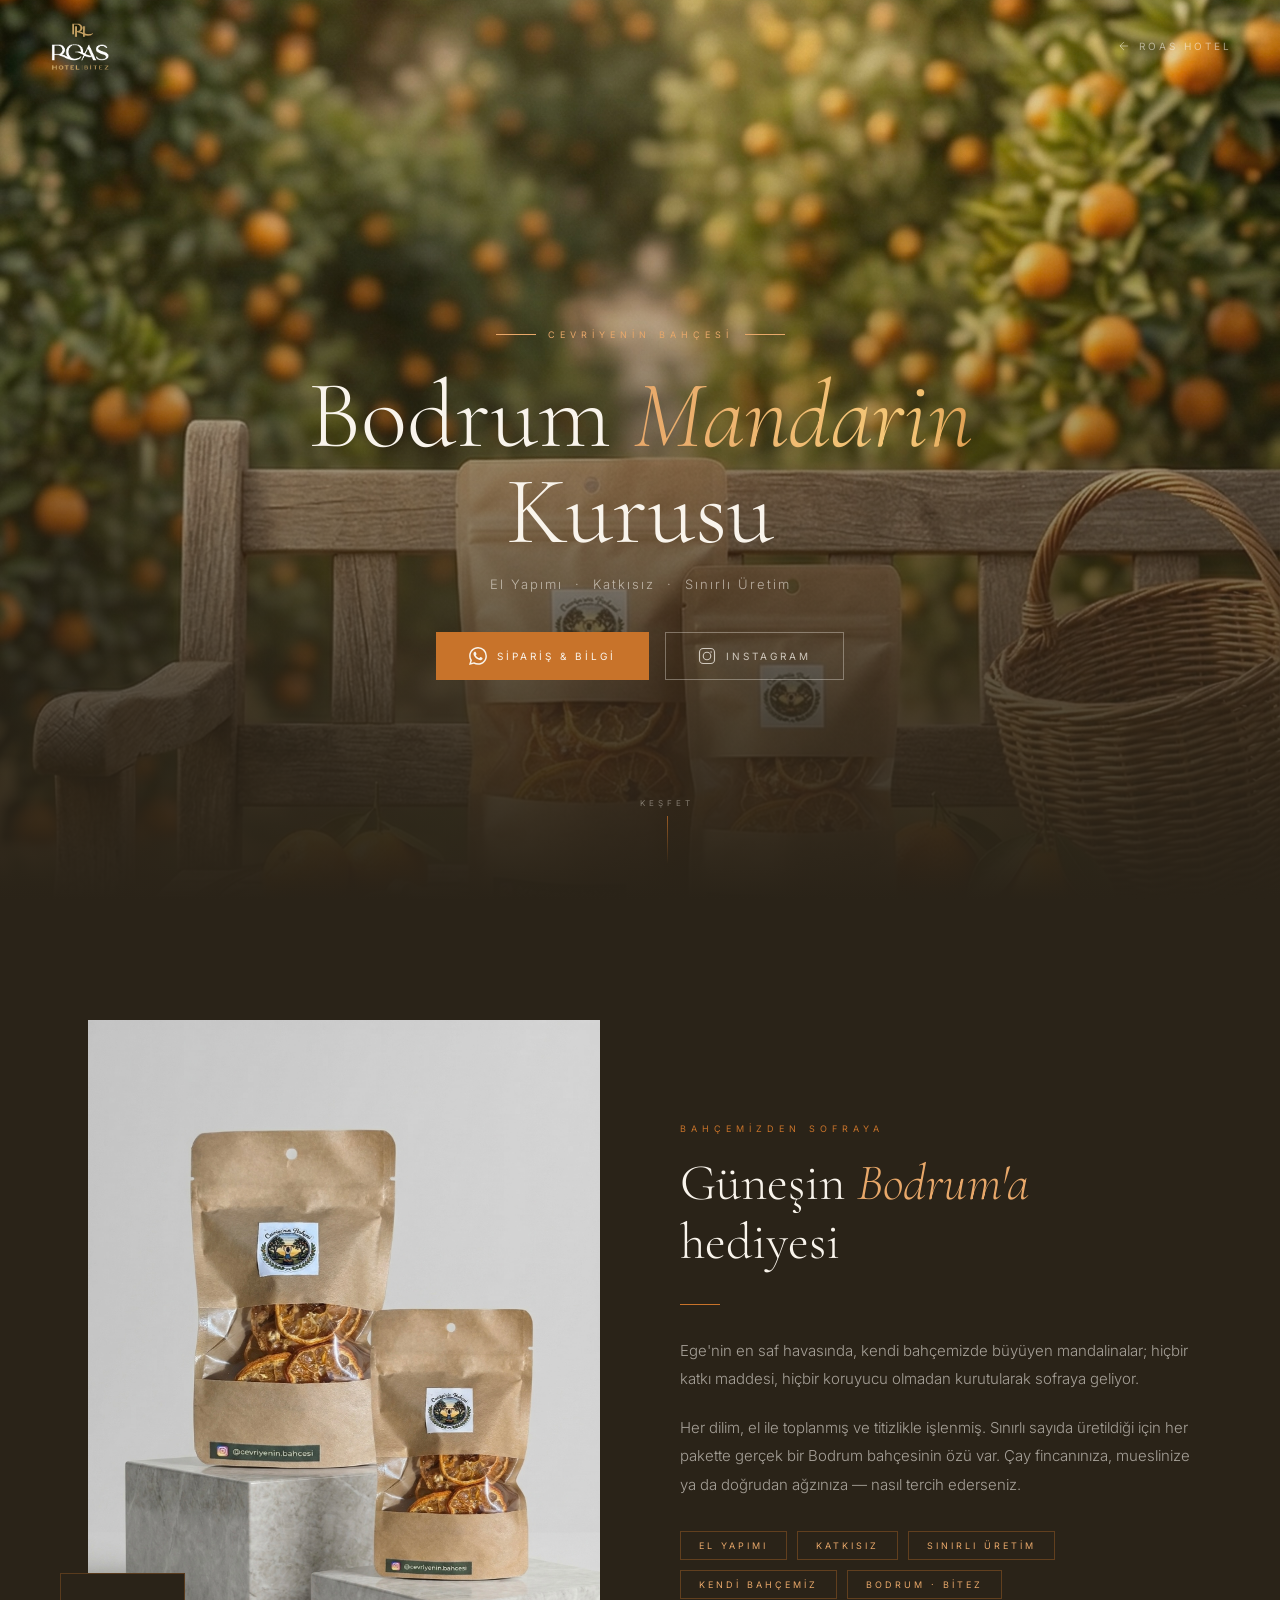
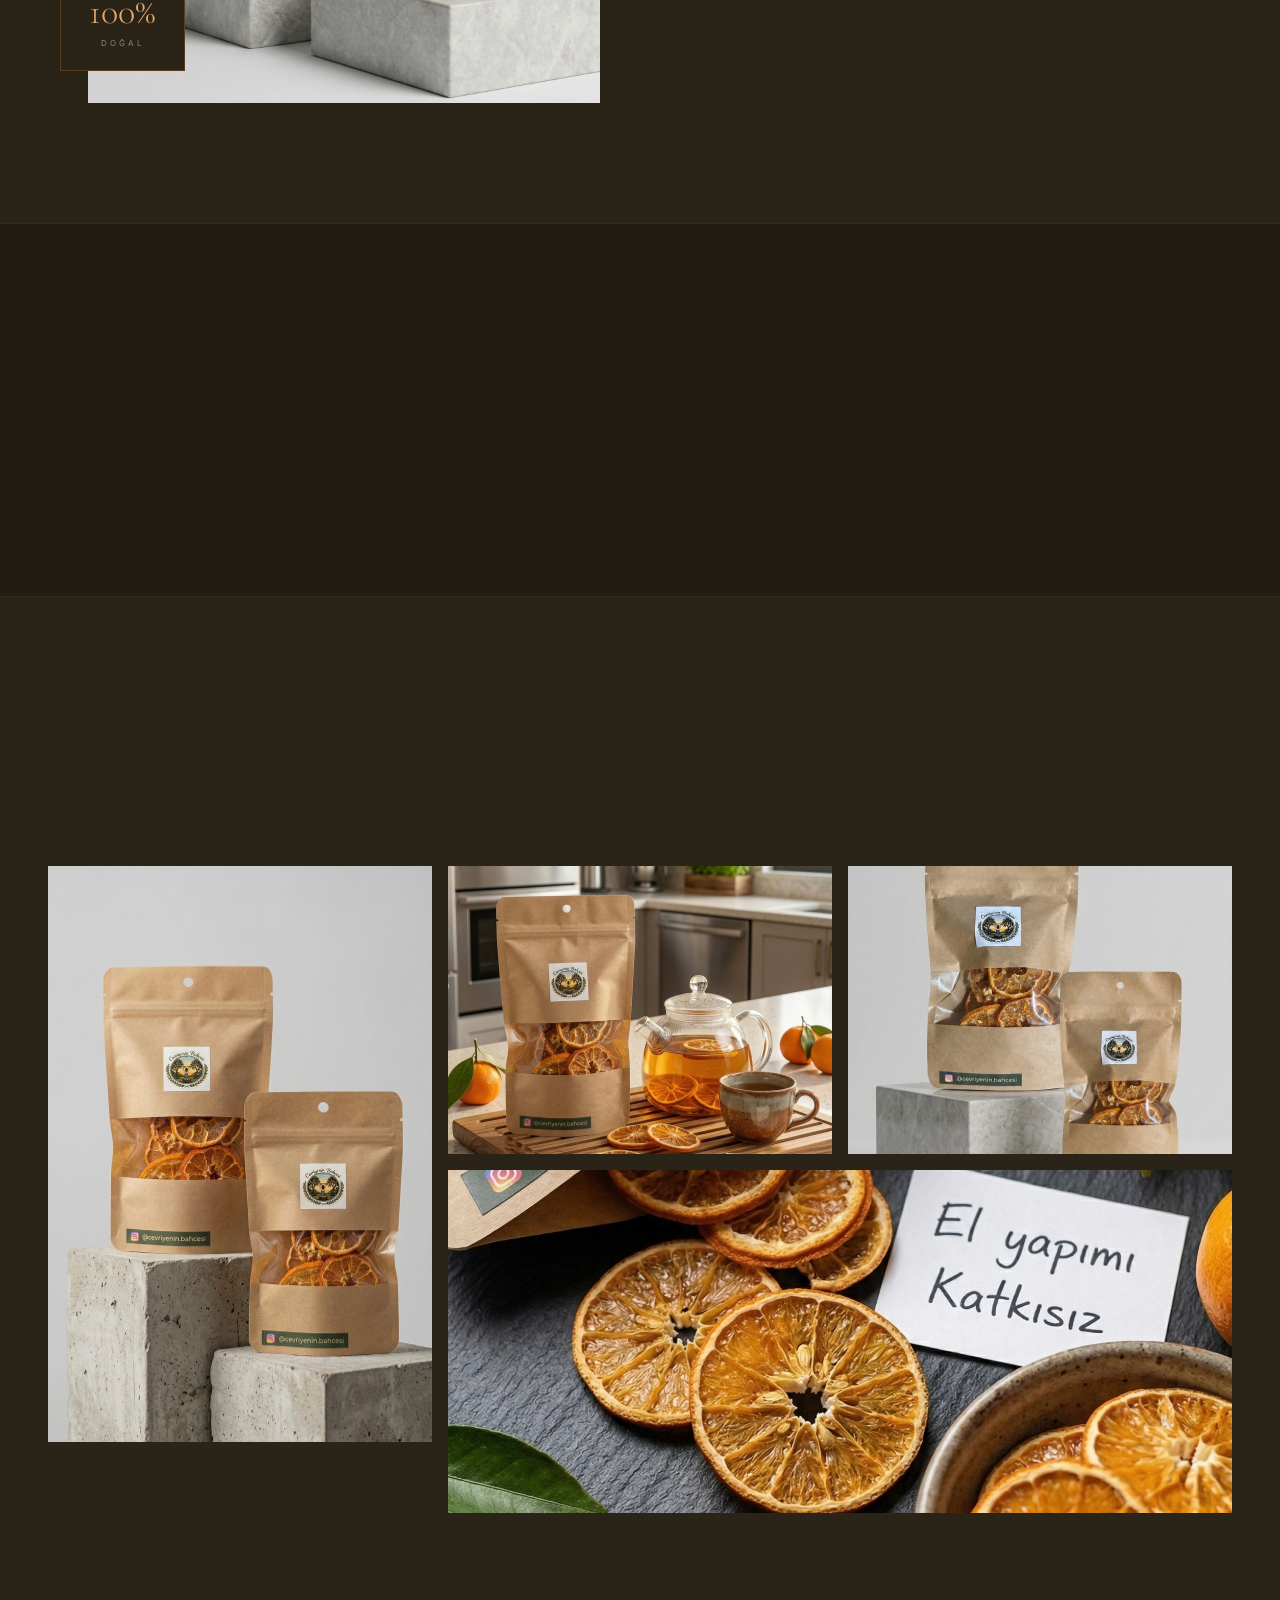
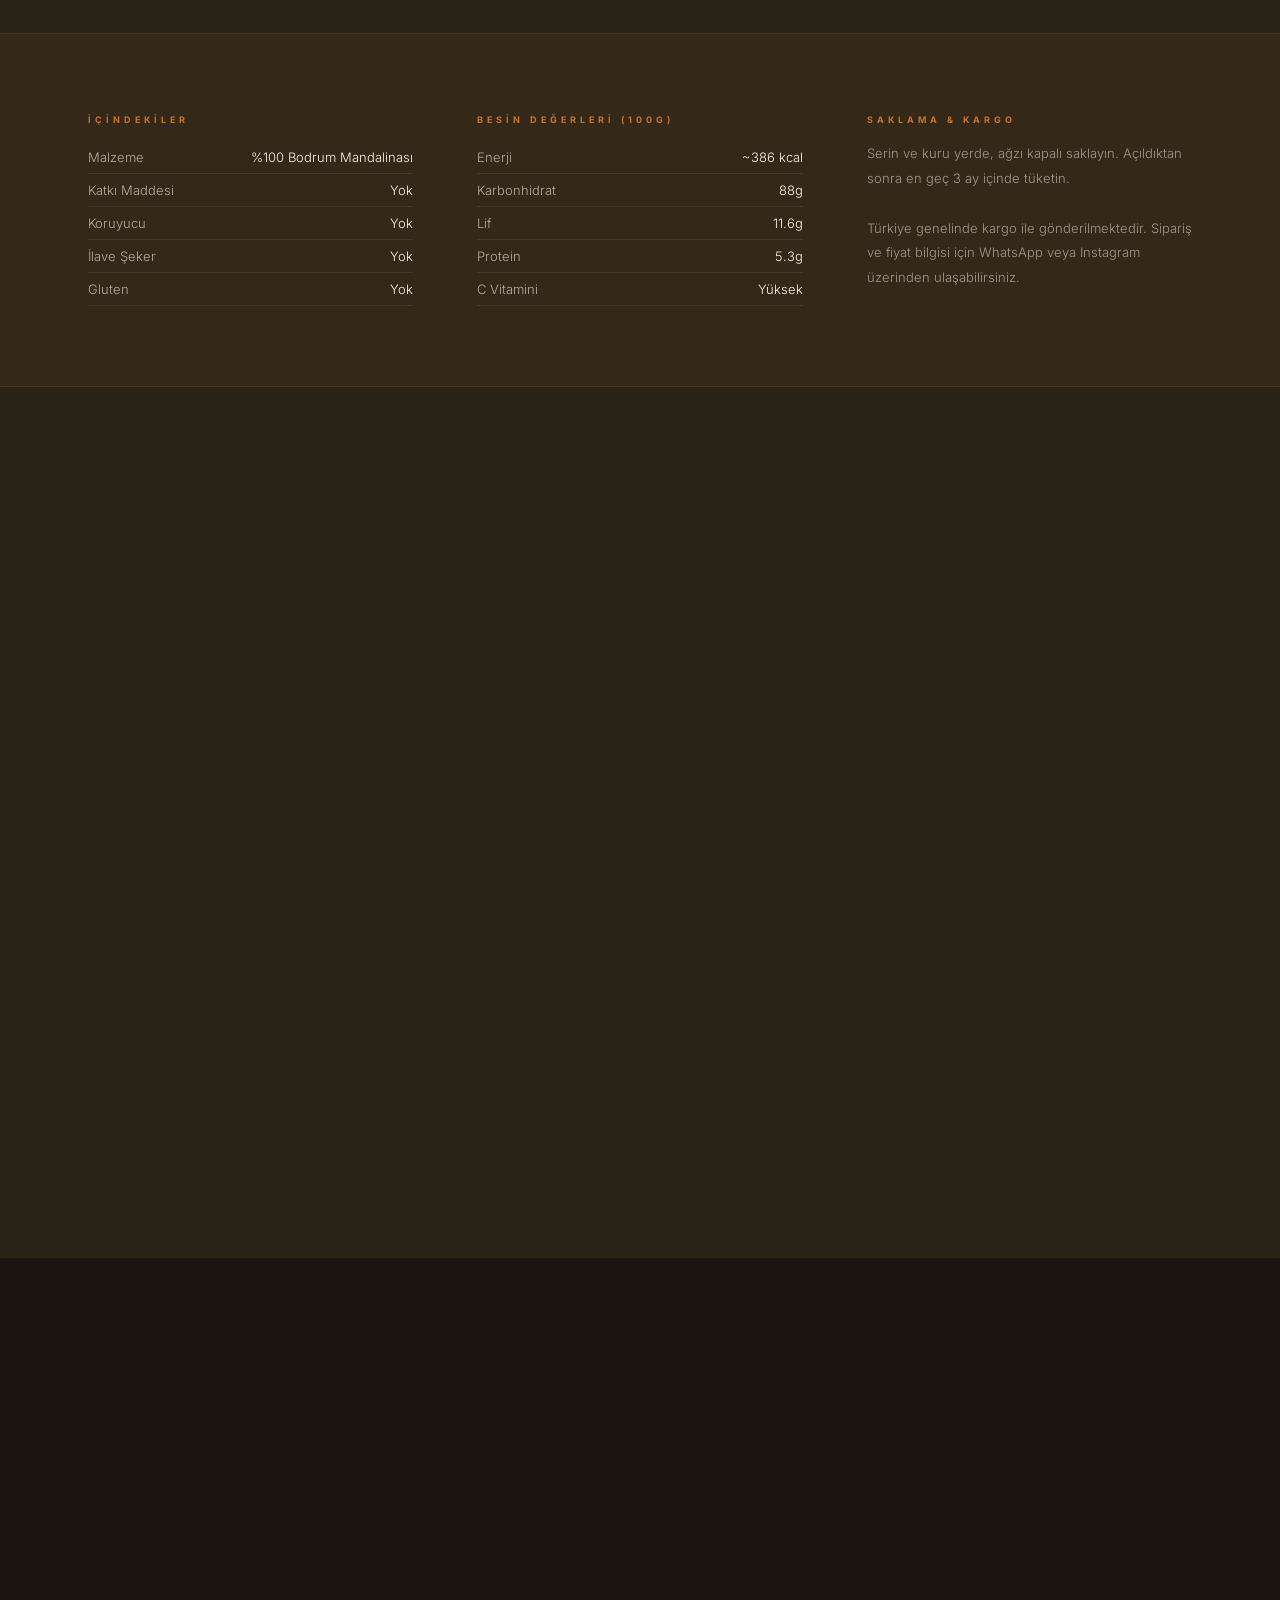
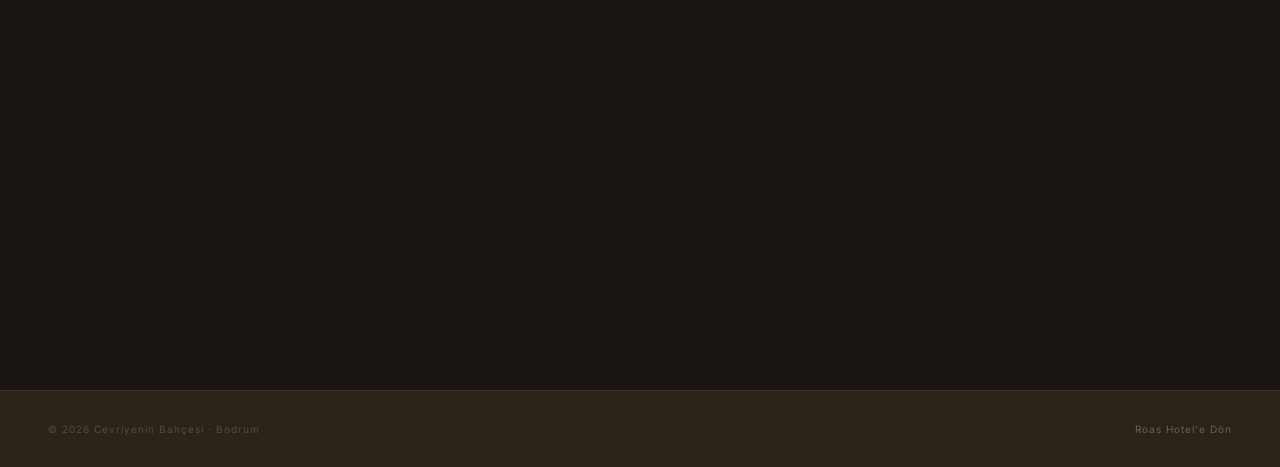
==== bahcemizden.html @ b1ceeb08 "Add Bahçemizden product page and fix mobile nav - Add bahcemizden.html: Cevriyenin Bahçesi branded p" ====
<!DOCTYPE html>
<html lang="tr">
<head>
  <meta charset="UTF-8" />
  <meta name="viewport" content="width=device-width, initial-scale=1.0" />
  <title>Bahçemizden – Cevriyenin Bahçesi · Bodrum Mandarin Kurusu</title>
  <meta name="description" content="Bodrum'un güneşinde yetişen, el ile toplanan mandalinalardan yapılan doğal, katkısız kurutulmuş mandarin. Cevriyenin Bahçesi." />

  <link rel="icon" type="image/png" href="logoroas.png" />
  <link rel="preconnect" href="https://fonts.googleapis.com" />
  <link rel="preconnect" href="https://fonts.gstatic.com" crossorigin />
  <link href="https://fonts.googleapis.com/css2?family=Cormorant+Garamond:ital,wght@0,300;0,400;0,500;0,600;1,300;1,400&family=Inter:wght@300;400;500&display=swap" rel="stylesheet" />

  <link rel="stylesheet" href="css/base.css" />
  <link rel="stylesheet" href="css/animations.css" />
  <link rel="stylesheet" href="css/components.css" />

  <style>
    /* ── Bahçemizden overrides ── */

    :root {
      --mandarin: #c8732a;
      --mandarin-light: #e8a86a;
      --sage: #4a5c3a;
      --sage-light: #7a9462;
      --earth: #2a2318;
      --parchment: #f9f4ec;
    }

    body {
      background: var(--earth);
    }

    /* ── Minimal nav for this page ── */
    .b-nav {
      position: fixed;
      top: 0; left: 0; right: 0;
      z-index: 1000;
      padding: 20px 48px;
      display: flex;
      align-items: center;
      justify-content: space-between;
      transition: all 0.5s ease;
    }
    .b-nav.scrolled {
      background: rgba(42, 35, 24, 0.96);
      backdrop-filter: blur(20px);
      padding: 14px 48px;
      border-bottom: 1px solid rgba(200, 115, 42, 0.2);
    }
    .b-nav-logo {
      font-family: 'Cormorant Garamond', serif;
      font-size: 13px;
      font-weight: 400;
      letter-spacing: 3px;
      text-transform: uppercase;
      color: var(--parchment);
      text-decoration: none;
      display: flex;
      align-items: center;
      gap: 14px;
    }
    .b-nav-logo img {
      height: 52px;
      width: auto;
      object-fit: contain;
      filter: brightness(1.1);
    }
    .b-nav-back {
      font-size: 10px;
      letter-spacing: 3px;
      text-transform: uppercase;
      color: rgba(249, 244, 236, 0.55);
      text-decoration: none;
      display: flex;
      align-items: center;
      gap: 8px;
      transition: color 0.3s;
      white-space: nowrap;
    }
    .b-nav-back:hover { color: var(--mandarin-light); }
    .b-nav-back svg { width: 14px; height: 14px; flex-shrink: 0; }

    /* ── HERO ── */
    .b-hero {
      position: relative;
      height: 100vh;
      min-height: 680px;
      display: flex;
      align-items: flex-end;
      justify-content: center;
      overflow: hidden;
    }
    .b-hero-bg {
      position: absolute;
      inset: 0;
      background-image: url('mutfak/bahcede.jpg');
      background-size: cover;
      background-position: center 30%;
      animation: kenBurns 24s ease-in-out infinite alternate;
    }
    @keyframes kenBurns {
      from { transform: scale(1); }
      to   { transform: scale(1.06); }
    }
    .b-hero-overlay {
      position: absolute;
      inset: 0;
      background: linear-gradient(
        to bottom,
        rgba(42,35,24,0.1) 0%,
        rgba(42,35,24,0.3) 40%,
        rgba(42,35,24,0.82) 80%,
        rgba(42,35,24,1)   100%
      );
    }
    .b-hero-content {
      position: relative;
      z-index: 2;
      text-align: center;
      padding: 0 24px 100px;
      max-width: 900px;
    }
    .b-brand-badge {
      display: inline-flex;
      align-items: center;
      gap: 12px;
      margin-bottom: 28px;
      opacity: 0;
      animation: fadeUp 1s 0.3s forwards;
    }
    @keyframes fadeUp {
      from { opacity: 0; transform: translateY(20px); }
      to   { opacity: 1; transform: translateY(0); }
    }
    .b-brand-badge::before,
    .b-brand-badge::after {
      content: '';
      display: block;
      width: 40px;
      height: 1px;
      background: var(--mandarin-light);
    }
    .b-brand-badge span {
      font-size: 9px;
      letter-spacing: 5px;
      text-transform: uppercase;
      color: var(--mandarin-light);
    }
    .b-hero-title {
      font-family: 'Cormorant Garamond', serif;
      font-size: clamp(52px, 8vw, 96px);
      font-weight: 300;
      line-height: 1;
      color: var(--parchment);
      margin-bottom: 16px;
      opacity: 0;
      animation: fadeUp 1s 0.5s forwards;
    }
    .b-hero-title em {
      font-style: italic;
      background: linear-gradient(90deg, var(--mandarin-light) 0%, #f5c878 40%, var(--mandarin) 60%, var(--mandarin-light) 100%);
      background-size: 200% auto;
      -webkit-background-clip: text;
      -webkit-text-fill-color: transparent;
      background-clip: text;
      animation: shimmer 4s linear infinite;
    }
    @keyframes shimmer {
      0%   { background-position: -200% center; }
      100% { background-position:  200% center; }
    }
    .b-hero-sub {
      font-size: 13px;
      font-weight: 300;
      letter-spacing: 2px;
      color: rgba(249,244,236,0.6);
      margin-bottom: 40px;
      opacity: 0;
      animation: fadeUp 1s 0.7s forwards;
    }
    .b-hero-cta {
      display: inline-flex;
      gap: 16px;
      flex-wrap: wrap;
      justify-content: center;
      opacity: 0;
      animation: fadeUp 1s 0.9s forwards;
    }
    .b-btn-primary {
      display: inline-flex;
      align-items: center;
      gap: 10px;
      padding: 14px 32px;
      background: var(--mandarin);
      color: var(--parchment);
      font-size: 10px;
      letter-spacing: 3px;
      text-transform: uppercase;
      text-decoration: none;
      transition: all 0.35s ease;
      border: 1px solid var(--mandarin);
    }
    .b-btn-primary:hover {
      background: transparent;
      color: var(--mandarin-light);
    }
    .b-btn-outline {
      display: inline-flex;
      align-items: center;
      gap: 10px;
      padding: 14px 32px;
      border: 1px solid rgba(249,244,236,0.35);
      color: rgba(249,244,236,0.75);
      font-size: 10px;
      letter-spacing: 3px;
      text-transform: uppercase;
      text-decoration: none;
      transition: all 0.35s ease;
    }
    .b-btn-outline:hover {
      border-color: var(--mandarin-light);
      color: var(--mandarin-light);
    }
    .b-btn-primary svg,
    .b-btn-outline svg { width: 18px; height: 18px; }

    /* ── SCROLL INDICATOR ── */
    .b-scroll {
      position: absolute;
      bottom: 36px;
      left: 50%;
      transform: translateX(-50%);
      z-index: 2;
      display: flex;
      flex-direction: column;
      align-items: center;
      gap: 8px;
      opacity: 0;
      animation: fadeUp 1s 1.2s forwards;
    }
    .b-scroll span {
      font-size: 8px;
      letter-spacing: 4px;
      text-transform: uppercase;
      color: rgba(249,244,236,0.4);
    }
    .b-scroll-line {
      width: 1px;
      height: 48px;
      background: linear-gradient(to bottom, rgba(200,115,42,0.7), transparent);
      animation: scrollPulse 2s ease-in-out infinite;
    }
    @keyframes scrollPulse {
      0%, 100% { opacity: 0.4; transform: scaleY(1); }
      50%       { opacity: 1;   transform: scaleY(1.15); }
    }

    /* ── STORY ── */
    .b-story {
      padding: 120px 0;
      display: grid;
      grid-template-columns: 1fr 1fr;
      gap: 80px;
      align-items: center;
      max-width: 1200px;
      margin: 0 auto;
      padding-left: 48px;
      padding-right: 48px;
    }
    .b-story-img {
      position: relative;
      aspect-ratio: 3/4;
      overflow: visible;        /* badge taşabilsin */
    }
    .b-story-img-inner {
      width: 100%;
      height: 100%;
      overflow: hidden;         /* sadece fotoğrafı clip'le */
      position: relative;
    }
    .b-story-img img {
      width: 100%;
      height: 100%;
      object-fit: cover;
      object-position: center center;
      display: block;
      transition: transform 0.8s ease;
    }
    .b-story-img:hover img { transform: scale(1.03); }
    .b-story-img-badge {
      position: absolute;
      bottom: 32px;
      left: -28px;
      background: var(--earth);
      border: 1px solid rgba(200,115,42,0.3);
      padding: 20px 28px;
      text-align: center;
      z-index: 2;
    }
    .b-story-img-badge strong {
      display: block;
      font-family: 'Cormorant Garamond', serif;
      font-size: 36px;
      font-weight: 300;
      color: var(--mandarin-light);
      line-height: 1;
    }
    .b-story-img-badge span {
      font-size: 8px;
      letter-spacing: 3px;
      text-transform: uppercase;
      color: rgba(249,244,236,0.45);
    }
    .b-story-text {}
    .b-story-eyebrow {
      display: block;
      font-size: 9px;
      letter-spacing: 5px;
      text-transform: uppercase;
      color: var(--mandarin);
      margin-bottom: 20px;
    }
    .b-story-title {
      font-family: 'Cormorant Garamond', serif;
      font-size: clamp(36px, 4vw, 52px);
      font-weight: 300;
      color: var(--parchment);
      line-height: 1.15;
      margin-bottom: 28px;
    }
    .b-story-title em {
      font-style: italic;
      color: var(--mandarin-light);
    }
    .b-story-body {
      color: rgba(249,244,236,0.6);
      font-size: 15px;
      font-weight: 300;
      line-height: 1.9;
      margin-bottom: 20px;
    }
    .b-story-divider {
      width: 40px;
      height: 1px;
      background: var(--mandarin);
      margin: 32px 0;
    }
    .b-story-tags {
      display: flex;
      flex-wrap: wrap;
      gap: 10px;
      margin-top: 32px;
    }
    .b-tag {
      padding: 8px 18px;
      border: 1px solid rgba(200,115,42,0.35);
      font-size: 9px;
      letter-spacing: 3px;
      text-transform: uppercase;
      color: var(--mandarin-light);
    }

    /* ── FEATURES ── */
    .b-features {
      padding: 80px 0;
      background: rgba(0,0,0,0.2);
      border-top: 1px solid rgba(200,115,42,0.12);
      border-bottom: 1px solid rgba(200,115,42,0.12);
    }
    .b-features-inner {
      max-width: 1200px;
      margin: 0 auto;
      padding: 0 48px;
      display: grid;
      grid-template-columns: repeat(4, 1fr);
      gap: 48px;
    }
    .b-feature {
      text-align: center;
      padding: 32px 20px;
    }
    .b-feature-icon {
      width: 52px;
      height: 52px;
      margin: 0 auto 20px;
      color: var(--mandarin);
    }
    .b-feature h4 {
      font-family: 'Cormorant Garamond', serif;
      font-size: 20px;
      font-weight: 400;
      color: var(--parchment);
      margin-bottom: 8px;
    }
    .b-feature p {
      font-size: 12px;
      font-weight: 300;
      color: rgba(249,244,236,0.45);
      letter-spacing: 0.5px;
      line-height: 1.7;
    }

    /* Features slideshow — globally hidden, shown only on mobile */
    .b-features-slideshow { display: none !important; }
    .b-features-dots      { display: none !important; }

    /* ── GALLERY ── */
    .b-gallery {
      padding: 120px 0;
      max-width: 1400px;
      margin: 0 auto;
      padding-left: 48px;
      padding-right: 48px;
    }
    .b-gallery-header {
      text-align: center;
      margin-bottom: 64px;
    }
    .b-gallery-eyebrow {
      display: block;
      font-size: 9px;
      letter-spacing: 5px;
      text-transform: uppercase;
      color: var(--mandarin);
      margin-bottom: 16px;
    }
    .b-gallery-title {
      font-family: 'Cormorant Garamond', serif;
      font-size: clamp(32px, 4vw, 48px);
      font-weight: 300;
      color: var(--parchment);
    }
    .b-gallery-grid {
      display: grid;
      grid-template-columns: repeat(3, 1fr);
      grid-template-rows: auto;
      gap: 16px;
    }
    .b-gallery-item {
      overflow: hidden;
      position: relative;
      cursor: pointer;
    }
    .b-gallery-item img {
      width: 100%;
      height: 100%;
      object-fit: cover;
      display: block;
      transition: transform 0.7s cubic-bezier(0.25,0.46,0.45,0.94);
    }
    .b-gallery-item:hover img { transform: scale(1.05); }
    .b-gallery-item:nth-child(1) { grid-column: 1 / 2; grid-row: 1 / 3; aspect-ratio: 2/3; }
    .b-gallery-item:nth-child(2) { grid-column: 2 / 3; aspect-ratio: 4/3; }
    .b-gallery-item:nth-child(3) { grid-column: 3 / 4; aspect-ratio: 4/3; }
    .b-gallery-item:nth-child(4) { grid-column: 2 / 4; aspect-ratio: 16/7; }
    .b-gallery-mobile { display: none; }

    /* ── USAGE ── */
    .b-usage {
      padding: 120px 0;
      max-width: 1200px;
      margin: 0 auto;
      padding-left: 48px;
      padding-right: 48px;
    }
    .b-usage-header {
      display: grid;
      grid-template-columns: 1fr 1fr;
      gap: 80px;
      align-items: end;
      margin-bottom: 64px;
    }
    .b-usage-title {
      font-family: 'Cormorant Garamond', serif;
      font-size: clamp(32px, 4vw, 52px);
      font-weight: 300;
      color: var(--parchment);
      line-height: 1.15;
    }
    .b-usage-title em { font-style: italic; color: var(--mandarin-light); }
    .b-usage-desc {
      font-size: 14px;
      font-weight: 300;
      color: rgba(249,244,236,0.55);
      line-height: 1.9;
    }
    .b-usage-cards {
      display: grid;
      grid-template-columns: repeat(4, 1fr);
      gap: 2px;
    }
    .b-usage-card {
      padding: 40px 28px;
      background: rgba(255,255,255,0.03);
      border: 1px solid rgba(200,115,42,0.1);
      transition: all 0.35s ease;
      position: relative;
      overflow: hidden;
    }
    .b-usage-card::before {
      content: '';
      position: absolute;
      bottom: 0; left: 0; right: 0;
      height: 2px;
      background: var(--mandarin);
      transform: scaleX(0);
      transition: transform 0.35s ease;
    }
    .b-usage-card:hover { background: rgba(200,115,42,0.06); }
    .b-usage-card:hover::before { transform: scaleX(1); }
    .b-usage-card-num {
      font-family: 'Cormorant Garamond', serif;
      font-size: 48px;
      font-weight: 300;
      color: rgba(200,115,42,0.2);
      line-height: 1;
      margin-bottom: 16px;
    }
    .b-usage-card h4 {
      font-family: 'Cormorant Garamond', serif;
      font-size: 22px;
      font-weight: 400;
      color: var(--parchment);
      margin-bottom: 10px;
    }
    .b-usage-card p {
      font-size: 12px;
      font-weight: 300;
      color: rgba(249,244,236,0.45);
      line-height: 1.8;
    }

    /* ── INFO STRIP ── */
    .b-info {
      padding: 80px 0;
      background: rgba(200,115,42,0.06);
      border-top: 1px solid rgba(200,115,42,0.15);
      border-bottom: 1px solid rgba(200,115,42,0.15);
    }
    .b-info-inner {
      max-width: 1200px;
      margin: 0 auto;
      padding: 0 48px;
      display: grid;
      grid-template-columns: 1fr 1fr 1fr;
      gap: 64px;
    }
    .b-info-block h4 {
      font-size: 9px;
      letter-spacing: 4px;
      text-transform: uppercase;
      color: var(--mandarin);
      margin-bottom: 16px;
    }
    .b-info-block ul {
      list-style: none;
    }
    .b-info-block ul li {
      display: flex;
      justify-content: space-between;
      padding: 8px 0;
      border-bottom: 1px solid rgba(249,244,236,0.07);
      font-size: 13px;
      font-weight: 300;
      color: rgba(249,244,236,0.65);
    }
    .b-info-block ul li span {
      color: var(--parchment);
    }
    .b-info-block p {
      font-size: 13px;
      font-weight: 300;
      color: rgba(249,244,236,0.55);
      line-height: 1.9;
    }

    /* ── INSTAGRAM ── */
    .b-insta {
      padding: 120px 0;
      max-width: 1200px;
      margin: 0 auto;
      padding-left: 48px;
      padding-right: 48px;
    }
    .b-insta-header {
      text-align: center;
      margin-bottom: 56px;
    }
    .b-insta-title {
      font-family: 'Cormorant Garamond', serif;
      font-size: clamp(28px, 3vw, 42px);
      font-weight: 300;
      color: var(--parchment);
      margin-bottom: 12px;
    }
    .b-insta-handle {
      display: inline-flex;
      align-items: center;
      gap: 8px;
      font-size: 12px;
      letter-spacing: 2px;
      color: rgba(249,244,236,0.45);
      text-decoration: none;
      transition: color 0.3s;
    }
    .b-insta-handle:hover { color: var(--mandarin-light); }
    .b-insta-handle svg { width: 16px; height: 16px; }

    /* ── Instagram grid (desktop) ── */
    .b-insta-feed { margin-bottom: 40px; }

    .b-insta-grid {
      display: grid;
      grid-template-columns: repeat(4, 1fr);
      gap: 6px;
    }
    .b-insta-grid-item {
      position: relative;
      aspect-ratio: 3/4;
      overflow: hidden;
      display: block;
      text-decoration: none;
    }
    .b-insta-grid-item img {
      width: 100%;
      height: 100%;
      object-fit: cover;
      transition: transform 0.7s cubic-bezier(0.25,0.46,0.45,0.94);
      display: block;
    }
    .b-insta-grid-item:hover img { transform: scale(1.05); }
    .b-insta-grid-overlay {
      position: absolute;
      inset: 0;
      background: rgba(42,35,24,0.55);
      display: flex;
      flex-direction: column;
      align-items: center;
      justify-content: center;
      gap: 8px;
      opacity: 0;
      transition: opacity 0.4s ease;
    }
    .b-insta-grid-item:hover .b-insta-grid-overlay { opacity: 1; }
    .b-insta-grid-overlay svg { width: 28px; height: 28px; color: var(--parchment); }
    .b-insta-grid-overlay span {
      font-size: 9px;
      letter-spacing: 3px;
      text-transform: uppercase;
      color: var(--parchment);
    }

    /* ── Instagram slideshow (mobile) ── */
    .b-insta-slideshow {
      display: none;
      position: relative;
      aspect-ratio: 3/4;
      overflow: hidden;
    }
    .b-insta-slide {
      position: absolute;
      inset: 0;
      opacity: 0;
      transition: opacity 0.9s ease;
    }
    .b-insta-slide.active { opacity: 1; }
    .b-insta-slide img {
      width: 100%;
      height: 100%;
      object-fit: cover;
      display: block;
    }
    .b-insta-dots {
      display: none;
      justify-content: center;
      gap: 8px;
      margin-top: 16px;
    }
    .b-insta-dot {
      width: 6px;
      height: 6px;
      border-radius: 50%;
      background: rgba(249,244,236,0.2);
      transition: background 0.3s;
      cursor: pointer;
    }
    .b-insta-dot.active { background: var(--mandarin); }

    .b-insta-cta { text-align: center; }

    @media (max-width: 700px) {
      .b-insta-grid    { display: none; }
      .b-insta-slideshow { display: block; }
      .b-insta-dots    { display: flex; }
    }

    /* ── CTA / CONTACT ── */
    .b-contact {
      padding: 120px 0;
      background: #1a1510;
      border-top: 1px solid rgba(200,115,42,0.12);
    }
    .b-contact-inner {
      max-width: 700px;
      margin: 0 auto;
      padding: 0 48px;
      text-align: center;
    }
    .b-contact-eyebrow {
      display: block;
      font-size: 9px;
      letter-spacing: 5px;
      text-transform: uppercase;
      color: var(--mandarin);
      margin-bottom: 20px;
    }
    .b-contact-title {
      font-family: 'Cormorant Garamond', serif;
      font-size: clamp(36px, 5vw, 60px);
      font-weight: 300;
      color: var(--parchment);
      line-height: 1.1;
      margin-bottom: 20px;
    }
    .b-contact-title em { font-style: italic; color: var(--mandarin-light); }
    .b-contact-sub {
      font-size: 14px;
      font-weight: 300;
      color: rgba(249,244,236,0.5);
      line-height: 1.8;
      margin-bottom: 48px;
    }
    .b-contact-btns {
      display: flex;
      justify-content: center;
      gap: 16px;
      flex-wrap: wrap;
    }
    .b-btn-whatsapp {
      display: inline-flex;
      align-items: center;
      gap: 12px;
      padding: 16px 36px;
      background: #25D366;
      color: #fff;
      font-size: 10px;
      letter-spacing: 3px;
      text-transform: uppercase;
      text-decoration: none;
      transition: all 0.35s ease;
      border: 1px solid #25D366;
    }
    .b-btn-whatsapp:hover { background: transparent; color: #25D366; }
    .b-btn-whatsapp svg { width: 20px; height: 20px; }
    .b-btn-insta {
      display: inline-flex;
      align-items: center;
      gap: 12px;
      padding: 16px 36px;
      border: 1px solid rgba(249,244,236,0.25);
      color: rgba(249,244,236,0.75);
      font-size: 10px;
      letter-spacing: 3px;
      text-transform: uppercase;
      text-decoration: none;
      transition: all 0.35s ease;
    }
    .b-btn-insta:hover { border-color: var(--mandarin-light); color: var(--mandarin-light); }
    .b-btn-insta svg { width: 20px; height: 20px; }
    .b-contact-note {
      margin-top: 48px;
      padding-top: 48px;
      border-top: 1px solid rgba(249,244,236,0.07);
    }
    .b-contact-note p {
      font-size: 11px;
      font-weight: 300;
      color: rgba(249,244,236,0.3);
      letter-spacing: 0.5px;
      line-height: 1.8;
    }

    /* ── FOOTER ── */
    .b-footer {
      padding: 32px 48px;
      display: flex;
      align-items: center;
      justify-content: space-between;
      border-top: 1px solid rgba(249,244,236,0.06);
    }
    .b-footer p {
      font-size: 10px;
      letter-spacing: 1px;
      color: rgba(249,244,236,0.2);
    }
    .b-footer a {
      font-size: 10px;
      letter-spacing: 1px;
      color: rgba(249,244,236,0.3);
      text-decoration: none;
      transition: color 0.3s;
    }
    .b-footer a:hover { color: var(--mandarin-light); }

    /* ── RESPONSIVE ── */
    @media (max-width: 900px) {
      .b-nav { padding: 16px 20px; }
      .b-nav.scrolled { padding: 12px 20px; }
      .b-nav-logo { display: none; }          /* mobilde logo gizle */
      .b-nav-back {
        font-size: 9px;
        letter-spacing: 2px;
        gap: 8px;
        color: rgba(249,244,236,0.7);
      }

      .b-story {
        grid-template-columns: 1fr;
        padding-left: 24px;
        padding-right: 24px;
        gap: 48px;
      }
      .b-story-img-badge { left: 0; }
      .b-features-inner { grid-template-columns: repeat(2, 1fr); }
      .b-gallery { padding-left: 24px; padding-right: 24px; }
      .b-info-inner {
        grid-template-columns: 1fr;
        padding: 0 24px;
      }
      .b-insta { padding-left: 24px; padding-right: 24px; }
      .b-contact-inner { padding: 0 24px; }
      .b-footer { padding: 24px; flex-direction: column; gap: 12px; text-align: center; }
    }
    @media (max-width: 600px) {
      /* Features mobil slideshow */
      .b-features-inner { display: none !important; }
      #featSlideshow {
        display: block !important;
        position: relative;
        min-height: 240px;
      }
      .b-features-slide {
        position: absolute;
        inset: 0;
        opacity: 0;
        transition: opacity 0.9s ease;
        display: flex;
        align-items: center;
        justify-content: center;
      }
      .b-features-slide.active { opacity: 1; }
      #featDots {
        display: flex !important;
        justify-content: center;
        gap: 8px;
        margin-top: 16px;
        padding-bottom: 8px;
      }
      .b-features-dot {
        width: 6px; height: 6px;
        border-radius: 50%;
        background: rgba(249,244,236,0.2);
        transition: background 0.3s;
        cursor: pointer;
      }
      .b-features-dot.active { background: var(--mandarin); }

      /* Galeri mobilden: sadece toplu.jpg (b-gallery-mobile), portrait */
      .b-gallery-grid { display: block; }
      .b-gallery-desktop { display: none !important; }
      .b-gallery-item:nth-child(1),
      .b-gallery-item:nth-child(2),
      .b-gallery-item:nth-child(3) { display: none; }
      .b-gallery-mobile {
        display: block !important;
        aspect-ratio: 3/5;
        width: 100%;
      }
      .b-gallery-mobile img { width: 100%; height: 100%; object-fit: cover; object-position: center top; }
    }
  </style>
</head>
<body>

  <!-- ── NAV ── -->
  <div class="b-nav" id="bNav">
    <a href="index.html" class="b-nav-logo">
      <img src="logoroas.png" alt="Roas Hotel" />
    </a>
    <a href="index.html" class="b-nav-back">
      <svg viewBox="0 0 24 24" fill="none" stroke="currentColor" stroke-width="1.5">
        <path d="M19 12H5M12 5l-7 7 7 7"/>
      </svg>
      Roas Hotel
    </a>
  </div>

  <!-- ── HERO ── -->
  <section class="b-hero">
    <div class="b-hero-bg"></div>
    <div class="b-hero-overlay"></div>
    <div class="b-hero-content">
      <div class="b-brand-badge">
        <span>Cevriyenin Bahçesi</span>
      </div>
      <h1 class="b-hero-title">Bodrum <em>Mandarin</em><br>Kurusu</h1>
      <p class="b-hero-sub">El Yapımı &nbsp;·&nbsp; Katkısız &nbsp;·&nbsp; Sınırlı Üretim</p>
      <div class="b-hero-cta">
        <a href="https://wa.me/905449319530?text=Merhaba,%20Bodrum%20Mandarin%20Kurusu%20hakkında%20bilgi%20almak%20istiyorum."
           target="_blank" class="b-btn-primary">
          <svg viewBox="0 0 24 24" fill="currentColor">
            <path d="M17.472 14.382c-.297-.149-1.758-.867-2.03-.967-.273-.099-.471-.148-.67.15-.197.297-.767.966-.94 1.164-.173.199-.347.223-.644.075-.297-.15-1.255-.463-2.39-1.475-.883-.788-1.48-1.761-1.653-2.059-.173-.297-.018-.458.13-.606.134-.133.298-.347.446-.52.149-.174.198-.298.298-.497.099-.198.05-.371-.025-.52-.075-.149-.669-1.612-.916-2.207-.242-.579-.487-.5-.669-.51-.173-.008-.371-.01-.57-.01-.198 0-.52.074-.792.372-.272.297-1.04 1.016-1.04 2.479 0 1.462 1.065 2.875 1.213 3.074.149.198 2.096 3.2 5.077 4.487.709.306 1.262.489 1.694.625.712.227 1.36.195 1.871.118.571-.085 1.758-.719 2.006-1.413.248-.694.248-1.289.173-1.413-.074-.124-.272-.198-.57-.347m-5.421 7.403h-.004a9.87 9.87 0 01-5.031-1.378l-.361-.214-3.741.982.998-3.648-.235-.374a9.86 9.86 0 01-1.51-5.26c.001-5.45 4.436-9.884 9.888-9.884 2.64 0 5.122 1.03 6.988 2.898a9.825 9.825 0 012.893 6.994c-.003 5.45-4.437 9.884-9.885 9.884m8.413-18.297A11.815 11.815 0 0012.05 0C5.495 0 .16 5.335.157 11.892c0 2.096.547 4.142 1.588 5.945L.057 24l6.305-1.654a11.882 11.882 0 005.683 1.448h.005c6.554 0 11.89-5.335 11.893-11.893a11.821 11.821 0 00-3.48-8.413z"/>
          </svg>
          Sipariş & Bilgi
        </a>
        <a href="https://www.instagram.com/cevriyenin.mutfagi" target="_blank" class="b-btn-outline">
          <svg viewBox="0 0 24 24" fill="none" stroke="currentColor" stroke-width="1.5">
            <rect x="2" y="2" width="20" height="20" rx="5" ry="5"/>
            <circle cx="12" cy="12" r="5"/>
            <circle cx="17.5" cy="6.5" r="1" fill="currentColor" stroke="none"/>
          </svg>
          Instagram
        </a>
      </div>
    </div>
    <div class="b-scroll">
      <span>Keşfet</span>
      <div class="b-scroll-line"></div>
    </div>
  </section>

  <!-- ── STORY ── -->
  <div class="b-story">
    <div class="b-story-img reveal-left">
      <div class="b-story-img-inner">
        <img src="mutfak/urunler-sade.jpg" alt="Bodrum Mandarin Kurusu — El Yapımı Katkısız" />
      </div>
      <div class="b-story-img-badge">
        <strong>100%</strong>
        <span>Doğal</span>
      </div>
    </div>
    <div class="b-story-text reveal-right">
      <span class="b-story-eyebrow">Bahçemizden Sofraya</span>
      <h2 class="b-story-title">Güneşin <em>Bodrum'a</em><br>hediyesi</h2>
      <div class="b-story-divider"></div>
      <p class="b-story-body">
        Ege'nin en saf havasında, kendi bahçemizde büyüyen mandalinalar; hiçbir katkı maddesi, hiçbir koruyucu olmadan kurutularak sofraya geliyor.
      </p>
      <p class="b-story-body">
        Her dilim, el ile toplanmış ve titizlikle işlenmiş. Sınırlı sayıda üretildiği için her pakette gerçek bir Bodrum bahçesinin özü var. Çay fincanınıza, mueslinize ya da doğrudan ağzınıza — nasıl tercih ederseniz.
      </p>
      <div class="b-story-tags">
        <span class="b-tag">El Yapımı</span>
        <span class="b-tag">Katkısız</span>
        <span class="b-tag">Sınırlı Üretim</span>
        <span class="b-tag">Kendi Bahçemiz</span>
        <span class="b-tag">Bodrum · Bitez</span>
      </div>
    </div>
  </div>

  <!-- ── FEATURES ── -->
  <div class="b-features">
    <!-- Desktop: 4'lü grid -->
    <div class="b-features-inner">
      <div class="b-feature reveal delay-1">
        <svg class="b-feature-icon" viewBox="0 0 24 24" fill="none" stroke="currentColor" stroke-width="1.2">
          <path d="M18 8h1a4 4 0 0 1 0 8h-1"/>
          <path d="M2 8h16v9a4 4 0 0 1-4 4H6a4 4 0 0 1-4-4V8z"/>
          <line x1="6" y1="1" x2="6" y2="4"/>
          <line x1="10" y1="1" x2="10" y2="4"/>
          <line x1="14" y1="1" x2="14" y2="4"/>
        </svg>
        <h4>El Yapımı</h4>
        <p>Her dilim özenle elle işlenir, makine değmez</p>
      </div>
      <div class="b-feature reveal delay-2">
        <svg class="b-feature-icon" viewBox="0 0 24 24" fill="none" stroke="currentColor" stroke-width="1.2">
          <path d="M12 22s8-4 8-10V5l-8-3-8 3v7c0 6 8 10 8 10z"/>
        </svg>
        <h4>Katkısız</h4>
        <p>Koruyucu, renklendirici ve şeker yok — sadece mandarin</p>
      </div>
      <div class="b-feature reveal delay-3">
        <svg class="b-feature-icon" viewBox="0 0 24 24" fill="none" stroke="currentColor" stroke-width="1.2">
          <circle cx="12" cy="12" r="10"/>
          <path d="M12 6v6l4 2"/>
        </svg>
        <h4>Sınırlı Üretim</h4>
        <p>Mevsimsel hasat, her sezonda sınırlı stok</p>
      </div>
      <div class="b-feature reveal delay-4">
        <svg class="b-feature-icon" viewBox="0 0 24 24" fill="none" stroke="currentColor" stroke-width="1.2">
          <path d="M3 9l9-7 9 7v11a2 2 0 0 1-2 2H5a2 2 0 0 1-2-2z"/>
          <polyline points="9 22 9 12 15 12 15 22"/>
        </svg>
        <h4>Kendi Bahçemiz</h4>
        <p>Bitez, Bodrum'daki aile bahçesinden doğrudan</p>
      </div>
    </div>

    <!-- Mobil: fade slideshow -->
    <div class="b-features-slideshow" id="featSlideshow">
      <div class="b-features-slide active">
        <div class="b-feature">
          <svg class="b-feature-icon" viewBox="0 0 24 24" fill="none" stroke="currentColor" stroke-width="1.2">
            <path d="M18 8h1a4 4 0 0 1 0 8h-1"/>
            <path d="M2 8h16v9a4 4 0 0 1-4 4H6a4 4 0 0 1-4-4V8z"/>
            <line x1="6" y1="1" x2="6" y2="4"/>
            <line x1="10" y1="1" x2="10" y2="4"/>
            <line x1="14" y1="1" x2="14" y2="4"/>
          </svg>
          <h4>El Yapımı</h4>
          <p>Her dilim özenle elle işlenir, makine değmez</p>
        </div>
      </div>
      <div class="b-features-slide">
        <div class="b-feature">
          <svg class="b-feature-icon" viewBox="0 0 24 24" fill="none" stroke="currentColor" stroke-width="1.2">
            <path d="M12 22s8-4 8-10V5l-8-3-8 3v7c0 6 8 10 8 10z"/>
          </svg>
          <h4>Katkısız</h4>
          <p>Koruyucu, renklendirici ve şeker yok — sadece mandarin</p>
        </div>
      </div>
      <div class="b-features-slide">
        <div class="b-feature">
          <svg class="b-feature-icon" viewBox="0 0 24 24" fill="none" stroke="currentColor" stroke-width="1.2">
            <circle cx="12" cy="12" r="10"/>
            <path d="M12 6v6l4 2"/>
          </svg>
          <h4>Sınırlı Üretim</h4>
          <p>Mevsimsel hasat, her sezonda sınırlı stok</p>
        </div>
      </div>
      <div class="b-features-slide">
        <div class="b-feature">
          <svg class="b-feature-icon" viewBox="0 0 24 24" fill="none" stroke="currentColor" stroke-width="1.2">
            <path d="M3 9l9-7 9 7v11a2 2 0 0 1-2 2H5a2 2 0 0 1-2-2z"/>
            <polyline points="9 22 9 12 15 12 15 22"/>
          </svg>
          <h4>Kendi Bahçemiz</h4>
          <p>Bitez, Bodrum'daki aile bahçesinden doğrudan</p>
        </div>
      </div>
    </div>
    <div class="b-features-dots" id="featDots">
      <div class="b-features-dot active" data-index="0"></div>
      <div class="b-features-dot" data-index="1"></div>
      <div class="b-features-dot" data-index="2"></div>
      <div class="b-features-dot" data-index="3"></div>
    </div>
  </div>

  <!-- ── GALLERY ── -->
  <div class="b-gallery">
    <div class="b-gallery-header reveal">
      <span class="b-gallery-eyebrow">Bir Bakış</span>
      <h2 class="b-gallery-title">Bahçeden <em style="font-style:italic;color:var(--mandarin-light)">pakete</em></h2>
    </div>
    <div class="b-gallery-grid">
      <div class="b-gallery-item reveal-scale">
        <img src="mutfak/urunler.jpg" alt="Cevriyenin Bahçesi — Mandarin Kurusu" />
      </div>
      <div class="b-gallery-item reveal delay-1">
        <img src="mutfak/mutfakta.jpg" alt="Doğal Mandarin Kurusu Çay" />
      </div>
      <div class="b-gallery-item reveal delay-2">
        <img src="mutfak/urunler-sade.jpg" alt="Mandarin Kurusu Paket" />
      </div>
      <!-- Desktop'ta masada.jpg, mobilde toplu.jpg -->
      <div class="b-gallery-item b-gallery-desktop reveal delay-3">
        <img src="mutfak/masada.jpg" alt="Bodrum Mandarin Kurusu Masada" />
      </div>
      <div class="b-gallery-item b-gallery-mobile reveal delay-3">
        <img src="mutfak/toplu.jpg" alt="Cevriyenin Bahçesi — Ürün Kolajı" />
      </div>
    </div>
  </div>

  <!-- ── INFO STRIP ── -->
  <div class="b-info">
    <div class="b-info-inner">

      <div class="b-info-block reveal">
        <h4>İçindekiler</h4>
        <ul>
          <li>Malzeme <span>%100 Bodrum Mandalinası</span></li>
          <li>Katkı Maddesi <span>Yok</span></li>
          <li>Koruyucu <span>Yok</span></li>
          <li>İlave Şeker <span>Yok</span></li>
          <li>Gluten <span>Yok</span></li>
        </ul>
      </div>

      <div class="b-info-block reveal delay-1">
        <h4>Besin Değerleri (100g)</h4>
        <ul>
          <li>Enerji <span>~386 kcal</span></li>
          <li>Karbonhidrat <span>88g</span></li>
          <li>Lif <span>11.6g</span></li>
          <li>Protein <span>5.3g</span></li>
          <li>C Vitamini <span>Yüksek</span></li>
        </ul>
      </div>

      <div class="b-info-block reveal delay-2">
        <h4>Saklama & Kargo</h4>
        <p>
          Serin ve kuru yerde, ağzı kapalı saklayın. Açıldıktan sonra en geç 3 ay içinde tüketin.<br><br>
          Türkiye genelinde kargo ile gönderilmektedir. Sipariş ve fiyat bilgisi için WhatsApp veya Instagram üzerinden ulaşabilirsiniz.
        </p>
      </div>

    </div>
  </div>

  <!-- ── INSTAGRAM ── -->
  <div class="b-insta">
    <div class="b-insta-header reveal">
      <h2 class="b-insta-title">Bizi Instagram'da<br>takip edin</h2>
      <a href="https://www.instagram.com/cevriyenin.mutfagi" target="_blank" class="b-insta-handle">
        <svg viewBox="0 0 24 24" fill="none" stroke="currentColor" stroke-width="1.5">
          <rect x="2" y="2" width="20" height="20" rx="5" ry="5"/>
          <circle cx="12" cy="12" r="5"/>
          <circle cx="17.5" cy="6.5" r="1" fill="currentColor" stroke="none"/>
        </svg>
        @cevriyenin.mutfagi
      </a>
    </div>

    <div class="b-insta-feed reveal">

      <!-- Desktop: 4'lü yan yana grid -->
      <div class="b-insta-grid">
        <a href="https://www.instagram.com/p/DVojsNNDJq3/" target="_blank" class="b-insta-grid-item">
          <img src="mutfak/insta1.jpg" alt="@cevriyenin.mutfagi" />
          <div class="b-insta-grid-overlay">
            <svg viewBox="0 0 24 24" fill="none" stroke="currentColor" stroke-width="1.5">
              <rect x="2" y="2" width="20" height="20" rx="5" ry="5"/>
              <circle cx="12" cy="12" r="5"/>
              <circle cx="17.5" cy="6.5" r="1" fill="currentColor" stroke="none"/>
            </svg>
            <span>Instagram'da Gör</span>
          </div>
        </a>
        <a href="https://www.instagram.com/p/DVTvJlpDNB1/" target="_blank" class="b-insta-grid-item">
          <img src="mutfak/insta2.jpg" alt="@cevriyenin.mutfagi" />
          <div class="b-insta-grid-overlay">
            <svg viewBox="0 0 24 24" fill="none" stroke="currentColor" stroke-width="1.5">
              <rect x="2" y="2" width="20" height="20" rx="5" ry="5"/>
              <circle cx="12" cy="12" r="5"/>
              <circle cx="17.5" cy="6.5" r="1" fill="currentColor" stroke="none"/>
            </svg>
            <span>Instagram'da Gör</span>
          </div>
        </a>
        <a href="https://www.instagram.com/p/DVBUhHiDNl8/" target="_blank" class="b-insta-grid-item">
          <img src="mutfak/insta3.jpg" alt="@cevriyenin.mutfagi" />
          <div class="b-insta-grid-overlay">
            <svg viewBox="0 0 24 24" fill="none" stroke="currentColor" stroke-width="1.5">
              <rect x="2" y="2" width="20" height="20" rx="5" ry="5"/>
              <circle cx="12" cy="12" r="5"/>
              <circle cx="17.5" cy="6.5" r="1" fill="currentColor" stroke="none"/>
            </svg>
            <span>Instagram'da Gör</span>
          </div>
        </a>
        <a href="https://www.instagram.com/p/DVg3apEjE7h/" target="_blank" class="b-insta-grid-item">
          <img src="mutfak/insta4.jpg" alt="@cevriyenin.mutfagi" />
          <div class="b-insta-grid-overlay">
            <svg viewBox="0 0 24 24" fill="none" stroke="currentColor" stroke-width="1.5">
              <rect x="2" y="2" width="20" height="20" rx="5" ry="5"/>
              <circle cx="12" cy="12" r="5"/>
              <circle cx="17.5" cy="6.5" r="1" fill="currentColor" stroke="none"/>
            </svg>
            <span>Instagram'da Gör</span>
          </div>
        </a>
      </div>

      <!-- Mobil: fade slideshow -->
      <div class="b-insta-slideshow" id="instaSlideshow">
        <div class="b-insta-slide active">
          <img src="mutfak/insta1.jpg" alt="@cevriyenin.mutfagi" />
        </div>
        <div class="b-insta-slide">
          <img src="mutfak/insta2.jpg" alt="@cevriyenin.mutfagi" />
        </div>
        <div class="b-insta-slide">
          <img src="mutfak/insta3.jpg" alt="@cevriyenin.mutfagi" />
        </div>
        <div class="b-insta-slide">
          <img src="mutfak/insta4.jpg" alt="@cevriyenin.mutfagi" />
        </div>
      </div>
      <div class="b-insta-dots" id="instaDots">
        <div class="b-insta-dot active" data-index="0"></div>
        <div class="b-insta-dot" data-index="1"></div>
        <div class="b-insta-dot" data-index="2"></div>
        <div class="b-insta-dot" data-index="3"></div>
      </div>

    </div>

    <div class="b-insta-cta reveal">
      <a href="https://www.instagram.com/cevriyenin.mutfagi" target="_blank" class="b-btn-outline">
        <svg viewBox="0 0 24 24" fill="none" stroke="currentColor" stroke-width="1.5" style="width:18px;height:18px;">
          <rect x="2" y="2" width="20" height="20" rx="5" ry="5"/>
          <circle cx="12" cy="12" r="5"/>
          <circle cx="17.5" cy="6.5" r="1" fill="currentColor" stroke="none"/>
        </svg>
        Tüm Gönderileri Gör
      </a>
    </div>
  </div>

  <!-- ── CTA / CONTACT ── -->
  <div class="b-contact">
    <div class="b-contact-inner">
      <span class="b-contact-eyebrow reveal">Sipariş & Bilgi</span>
      <h2 class="b-contact-title reveal">Bahçeden<br><em>kapınıza</em></h2>
      <p class="b-contact-sub reveal">
        Türkiye'nin dört bir yanına kargo. Toplu sipariş, hediye paketi ve özel fiyatlandırma için bize ulaşın.
      </p>
      <div class="b-contact-btns reveal">
        <a href="https://wa.me/905449319530?text=Merhaba,%20Bodrum%20Mandarin%20Kurusu%20hakkında%20bilgi%20almak%20istiyorum."
           target="_blank" class="b-btn-whatsapp">
          <svg viewBox="0 0 24 24" fill="currentColor">
            <path d="M17.472 14.382c-.297-.149-1.758-.867-2.03-.967-.273-.099-.471-.148-.67.15-.197.297-.767.966-.94 1.164-.173.199-.347.223-.644.075-.297-.15-1.255-.463-2.39-1.475-.883-.788-1.48-1.761-1.653-2.059-.173-.297-.018-.458.13-.606.134-.133.298-.347.446-.52.149-.174.198-.298.298-.497.099-.198.05-.371-.025-.52-.075-.149-.669-1.612-.916-2.207-.242-.579-.487-.5-.669-.51-.173-.008-.371-.01-.57-.01-.198 0-.52.074-.792.372-.272.297-1.04 1.016-1.04 2.479 0 1.462 1.065 2.875 1.213 3.074.149.198 2.096 3.2 5.077 4.487.709.306 1.262.489 1.694.625.712.227 1.36.195 1.871.118.571-.085 1.758-.719 2.006-1.413.248-.694.248-1.289.173-1.413-.074-.124-.272-.198-.57-.347m-5.421 7.403h-.004a9.87 9.87 0 01-5.031-1.378l-.361-.214-3.741.982.998-3.648-.235-.374a9.86 9.86 0 01-1.51-5.26c.001-5.45 4.436-9.884 9.888-9.884 2.64 0 5.122 1.03 6.988 2.898a9.825 9.825 0 012.893 6.994c-.003 5.45-4.437 9.884-9.885 9.884m8.413-18.297A11.815 11.815 0 0012.05 0C5.495 0 .16 5.335.157 11.892c0 2.096.547 4.142 1.588 5.945L.057 24l6.305-1.654a11.882 11.882 0 005.683 1.448h.005c6.554 0 11.89-5.335 11.893-11.893a11.821 11.821 0 00-3.48-8.413z"/>
          </svg>
          WhatsApp ile Sipariş
        </a>
        <a href="https://www.instagram.com/cevriyenin.mutfagi" target="_blank" class="b-btn-insta">
          <svg viewBox="0 0 24 24" fill="none" stroke="currentColor" stroke-width="1.5">
            <rect x="2" y="2" width="20" height="20" rx="5" ry="5"/>
            <circle cx="12" cy="12" r="5"/>
            <circle cx="17.5" cy="6.5" r="1" fill="currentColor" stroke="none"/>
          </svg>
          Instagram DM
        </a>
      </div>
      <div class="b-contact-note reveal">
        <p>
          Cevriyenin Bahçesi — Bodrum, Bitez<br>
          Ürünler kendi bahçemizde yetiştirilip el ile işlendiğinden stok sınırlıdır.<br>
          <strong style="color:rgba(249,244,236,0.45)">@cevriyenin.mutfagi</strong>
        </p>
      </div>
    </div>
  </div>

  <!-- ── FOOTER ── -->
  <footer class="b-footer">
    <p>© 2026 Cevriyenin Bahçesi · Bodrum</p>
    <a href="index.html">Roas Hotel'e Dön</a>
  </footer>

  <script>
    // Nav scroll effect
    const nav = document.getElementById('bNav');
    window.addEventListener('scroll', () => {
      nav.classList.toggle('scrolled', window.scrollY > 60);
    });

    // Features mobil slideshow
    (function() {
      function initSlideshow(slidesSelector, dotsSelector, interval) {
        const slides = document.querySelectorAll(slidesSelector);
        const dots   = document.querySelectorAll(dotsSelector);
        if (!slides.length) return;
        let current = 0;
        function goTo(n) {
          slides[current].classList.remove('active');
          dots[current].classList.remove('active');
          current = (n + slides.length) % slides.length;
          slides[current].classList.add('active');
          dots[current].classList.add('active');
        }
        let timer = setInterval(() => goTo(current + 1), interval);
        dots.forEach(dot => {
          dot.addEventListener('click', () => {
            clearInterval(timer);
            goTo(+dot.dataset.index);
            timer = setInterval(() => goTo(current + 1), interval);
          });
        });
      }
      initSlideshow('.b-features-slide', '.b-features-dot', 2000);
    })();

    // Instagram mobil slideshow
    (function() {
      const slides = document.querySelectorAll('.b-insta-slide');
      const dots   = document.querySelectorAll('.b-insta-dot');
      let current  = 0;

      function goTo(n) {
        slides[current].classList.remove('active');
        dots[current].classList.remove('active');
        current = (n + slides.length) % slides.length;
        slides[current].classList.add('active');
        dots[current].classList.add('active');
      }

      // Otomatik geçiş — 2 saniye
      let timer = setInterval(() => goTo(current + 1), 2000);

      // Noktalara tıklama
      dots.forEach(dot => {
        dot.addEventListener('click', () => {
          clearInterval(timer);
          goTo(+dot.dataset.index);
          timer = setInterval(() => goTo(current + 1), 2000);
        });
      });
    })();

    // Scroll reveal
    const revealEls = document.querySelectorAll('.reveal, .reveal-left, .reveal-right, .reveal-scale');
    const observer = new IntersectionObserver((entries) => {
      entries.forEach(e => {
        if (e.isIntersecting) {
          e.target.classList.add('visible');
          observer.unobserve(e.target);
        }
      });
    }, { threshold: 0.12 });
    revealEls.forEach(el => observer.observe(el));
  </script>
</body>
</html>
---- css/base.css ----
/* ============================================================
   BASE — Reset, CSS Variables, Typography, Buttons, Helpers
   ============================================================ */

*, *::before, *::after {
  box-sizing: border-box;
  margin: 0;
  padding: 0;
}

:root {
  --cream: #f5f0e8;
  --sand: #e8dcc8;
  --gold: #b8966e;
  --gold-light: #d4b896;
  --dark: #1c1a17;
  --dark-mid: #2e2b26;
  --charcoal: #3d3930;
  --text-muted: #8a8070;
  --white: #faf8f4;
  --navy: #1a2535;
}

html {
  scroll-behavior: smooth;
}

body {
  font-family: 'Inter', sans-serif;
  background: var(--dark);
  color: var(--cream);
  overflow-x: hidden;
}

/* ── Scrollbar ── */
::-webkit-scrollbar { width: 4px; }
::-webkit-scrollbar-track { background: var(--dark); }
::-webkit-scrollbar-thumb { background: var(--gold); border-radius: 2px; }

/* ── Section layout ── */
section { padding: 120px 0; }

.container {
  max-width: 1200px;
  margin: 0 auto;
  padding: 0 48px;
}

/* ── Shared typography ── */
.section-eyebrow {
  font-size: 9px;
  letter-spacing: 5px;
  text-transform: uppercase;
  color: var(--gold);
  margin-bottom: 16px;
  display: block;
}

.section-title {
  font-family: 'Cormorant Garamond', serif;
  font-size: clamp(36px, 5vw, 56px);
  font-weight: 300;
  line-height: 1.1;
  color: var(--white);
}

.section-title em {
  font-style: italic;
  background: linear-gradient(90deg, var(--gold-light) 0%, #f0ddb8 40%, var(--gold) 60%, var(--gold-light) 100%);
  background-size: 200% auto;
  -webkit-background-clip: text;
  -webkit-text-fill-color: transparent;
  background-clip: text;
  animation: shimmer 4s linear infinite;
}

.divider {
  width: 48px;
  height: 1px;
  background: var(--gold);
  margin: 24px 0;
}

.text-muted {
  color: var(--text-muted);
  font-size: 14px;
  font-weight: 300;
  line-height: 1.8;
}

/* ── Buttons ── */
.btn-primary {
  background: var(--gold);
  color: var(--dark);
  text-decoration: none;
  font-size: 12px;
  font-weight: 600;
  letter-spacing: 3px;
  text-transform: uppercase;
  padding: 20px 52px;
  border-radius: 3px;
  transition: all 0.35s cubic-bezier(0.25, 0.46, 0.45, 0.94);
  border: 1.5px solid var(--gold);
  display: inline-block;
  position: relative;
  overflow: hidden;
}

.btn-primary::before {
  content: '';
  position: absolute;
  inset: 0;
  background: rgba(255, 255, 255, 0.12);
  transform: translateX(-100%);
  transition: transform 0.4s ease;
}

.btn-primary:hover::before { transform: translateX(0); }

.btn-primary:hover {
  background: transparent;
  color: var(--gold);
  box-shadow: 0 0 32px rgba(184, 150, 110, 0.25);
}

.btn-outline {
  background: transparent;
  color: var(--white);
  text-decoration: none;
  font-size: 12px;
  font-weight: 400;
  letter-spacing: 3px;
  text-transform: uppercase;
  padding: 20px 52px;
  border-radius: 3px;
  border: 1.5px solid rgba(255, 255, 255, 0.4);
  transition: all 0.35s cubic-bezier(0.25, 0.46, 0.45, 0.94);
  display: inline-block;
  backdrop-filter: blur(8px);
}

.btn-outline:hover {
  border-color: var(--gold);
  color: var(--gold);
  background: rgba(184, 150, 110, 0.08);
  box-shadow: 0 0 32px rgba(184, 150, 110, 0.15);
}

.btn-dark {
  background: var(--dark);
  color: var(--gold);
  text-decoration: none;
  font-size: 10px;
  font-weight: 500;
  letter-spacing: 3px;
  text-transform: uppercase;
  padding: 16px 48px;
  border-radius: 2px;
  transition: all 0.3s;
  display: inline-block;
}

.btn-dark:hover {
  background: var(--dark-mid);
}
---- css/animations.css ----
/* ============================================================
   ANIMATIONS — Keyframes, Scroll Reveal, Transition Delays
   ============================================================ */

@keyframes fadeUp {
  to {
    opacity: 1;
    transform: translateY(0);
  }
}

@keyframes scrollPulse {
  0%, 100% { opacity: 0.5; transform: scaleY(1); }
  50%       { opacity: 1;   transform: scaleY(1.15); }
}

@keyframes shimmer {
  0%   { background-position: -200% center; }
  100% { background-position:  200% center; }
}

/* ── Scroll reveal ── */
.reveal {
  opacity: 0;
  transform: translateY(48px);
  transition:
    opacity   0.9s cubic-bezier(0.25, 0.46, 0.45, 0.94),
    transform 0.9s cubic-bezier(0.25, 0.46, 0.45, 0.94);
}

.reveal.visible {
  opacity: 1;
  transform: translateY(0);
}

.reveal-left {
  opacity: 0;
  transform: translateX(-56px);
  transition:
    opacity   0.9s cubic-bezier(0.25, 0.46, 0.45, 0.94),
    transform 0.9s cubic-bezier(0.25, 0.46, 0.45, 0.94);
}

.reveal-left.visible {
  opacity: 1;
  transform: translateX(0);
}

.reveal-right {
  opacity: 0;
  transform: translateX(56px);
  transition:
    opacity   0.9s cubic-bezier(0.25, 0.46, 0.45, 0.94),
    transform 0.9s cubic-bezier(0.25, 0.46, 0.45, 0.94);
}

.reveal-right.visible {
  opacity: 1;
  transform: translateX(0);
}

.reveal-scale {
  opacity: 0;
  transform: scale(0.92);
  transition:
    opacity   0.9s cubic-bezier(0.25, 0.46, 0.45, 0.94),
    transform 0.9s cubic-bezier(0.25, 0.46, 0.45, 0.94);
}

.reveal-scale.visible {
  opacity: 1;
  transform: scale(1);
}

/* ── Stagger delays ── */
.delay-1 { transition-delay: 0.12s; }
.delay-2 { transition-delay: 0.24s; }
.delay-3 { transition-delay: 0.36s; }
.delay-4 { transition-delay: 0.48s; }
---- css/components.css ----
/* ============================================================
   COMPONENTS — Nav, Hero, Features Bar, Gallery, Lightbox,
                Mobile Menu
   ============================================================ */

/* ── Navigation ── */
nav {
  position: fixed;
  top: 0;
  left: 0;
  right: 0;
  z-index: 1000;
  padding: 24px 48px;
  display: flex;
  align-items: center;
  justify-content: space-between;
  transition: all 0.5s ease;
}

nav.scrolled {
  background: rgba(28, 26, 23, 0.95);
  backdrop-filter: blur(20px);
  padding: 16px 48px;
  border-bottom: 1px solid rgba(184, 150, 110, 0.15);
}

.nav-logo {
  text-decoration: none;
  display: flex;
  align-items: center;
}

.nav-logo img {
  height: 72px;
  width: auto;
  object-fit: contain;
  transition: opacity 0.3s;
}

.nav-logo:hover img { opacity: 0.85; }

.nav-links {
  display: flex;
  gap: 36px;
  list-style: none;
  align-items: center;
}

.nav-links a {
  color: rgba(245, 240, 232, 0.75);
  text-decoration: none;
  font-size: 11px;
  font-weight: 400;
  letter-spacing: 2px;
  text-transform: uppercase;
  transition: color 0.3s;
}

.nav-links a:hover { color: var(--gold); }

.nav-cta {
  background: transparent;
  border: 1px solid var(--gold);
  color: var(--gold) !important;
  padding: 10px 24px;
  border-radius: 2px;
  transition: all 0.3s !important;
}

.nav-cta:hover {
  background: var(--gold) !important;
  color: var(--dark) !important;
}

.hamburger {
  display: none;
}

.menu-icon-btn {
  display: none;
  background: transparent;
  border: none;
  color: rgba(245,240,232,0.85);
  padding: 6px;
  cursor: pointer;
  position: relative;
  z-index: 1001;
  line-height: 0;
  transition: transform 0.4s cubic-bezier(0.25, 0.46, 0.45, 0.94),
              color 0.3s ease;
  transform-origin: center;
}

.menu-icon-btn:hover { color: var(--gold-light); }
.menu-icon-btn.is-open { transform: rotate(45deg); }

/* ── Language Toggle ── */
.lang-toggle {
  background: transparent;
  border: 1px solid rgba(184, 150, 110, 0.4);
  color: var(--gold);
  font-size: 10px;
  font-weight: 500;
  letter-spacing: 2px;
  padding: 6px 12px;
  border-radius: 2px;
  cursor: pointer;
  transition: all 0.3s;
  font-family: 'Inter', sans-serif;
}

.lang-toggle:hover {
  background: var(--gold);
  color: var(--dark);
}

/* ── WhatsApp Float ── */
.whatsapp-float {
  position: fixed;
  bottom: 32px;
  right: 32px;
  width: 56px;
  height: 56px;
  background: #25d366;
  border-radius: 50%;
  display: flex;
  align-items: center;
  justify-content: center;
  box-shadow: 0 4px 20px rgba(37, 211, 102, 0.4);
  z-index: 900;
  transition: transform 0.3s ease, box-shadow 0.3s ease;
}

.whatsapp-float:hover {
  transform: scale(1.1);
  box-shadow: 0 6px 28px rgba(37, 211, 102, 0.55);
}

.whatsapp-float svg {
  width: 28px;
  height: 28px;
}

/* ── Room Amenities Bar (homepage) ── */
.room-amenities-bar {
  margin-top: 48px;
  padding: 32px 40px;
  background: rgba(184, 150, 110, 0.06);
  border: 1px solid rgba(184, 150, 110, 0.15);
  border-radius: 3px;
}

.room-amenities-label {
  font-size: 9px;
  letter-spacing: 4px;
  text-transform: uppercase;
  color: var(--gold);
  margin-bottom: 20px;
}

.room-amenities-list {
  display: grid;
  grid-template-columns: repeat(8, 1fr);
  gap: 16px;
}

.ram-item {
  display: flex;
  flex-direction: column;
  align-items: center;
  gap: 8px;
  text-align: center;
}

.ram-item svg {
  width: 22px;
  height: 22px;
  stroke: var(--gold);
  opacity: 0.8;
}

.ram-item span {
  font-size: 10px;
  color: var(--text-muted);
  letter-spacing: 0.5px;
}

@media (max-width: 768px) {
  .room-amenities-list { grid-template-columns: repeat(4, 1fr); }
  .lang-toggle { display: none; }
  .whatsapp-float { bottom: 20px; right: 20px; width: 48px; height: 48px; }
  .whatsapp-float svg { width: 24px; height: 24px; }
}

@media (max-width: 480px) {
  .room-amenities-list { grid-template-columns: repeat(3, 1fr); }
}

/* ── Mobile Menu ── */
.mobile-menu {
  display: none;
  position: fixed;
  inset: 0;
  background: var(--dark);
  z-index: 999;
  flex-direction: column;
  align-items: center;
  justify-content: center;
  gap: 32px;
}

.mobile-menu.open { display: flex; }

.mobile-menu a {
  font-family: 'Cormorant Garamond', serif;
  font-size: 36px;
  font-weight: 300;
  color: var(--white);
  text-decoration: none;
  transition: color 0.3s;
}

.mobile-menu a:hover { color: var(--gold); }

.mobile-close {
  display: none; /* + → × butonu kapama işini hallediyor */
}

/* ── Hero ── */
#hero {
  position: relative;
  height: 100vh;
  min-height: 700px;
  display: flex;
  align-items: center;
  justify-content: center;
  overflow: hidden;
}

.hero-bg {
  position: absolute;
  inset: 0;
  background-image: url('https://www.roashotel.com/wp-content/uploads/2021/05/7BD276D2-0C84-4D41-9ADB-F991C688DCE6-scaled.jpeg');
  background-size: cover;
  background-position: center;
  transform: scale(1.08);
  transition: transform 10s ease;
}

#hero.loaded .hero-bg { transform: scale(1); }

.hero-overlay {
  position: absolute;
  inset: 0;
  background: linear-gradient(
    to bottom,
    rgba(28, 26, 23, 0.3) 0%,
    rgba(28, 26, 23, 0.2) 40%,
    rgba(28, 26, 23, 0.7) 100%
  );
}

.hero-content {
  position: relative;
  text-align: center;
  z-index: 2;
  padding: 0 24px;
}

.hero-eyebrow {
  font-size: 10px;
  font-weight: 400;
  letter-spacing: 5px;
  text-transform: uppercase;
  color: var(--gold-light);
  margin-bottom: 24px;
  opacity: 0;
  transform: translateY(20px);
  animation: fadeUp 1s ease 0.3s forwards;
}

.hero-title {
  font-family: 'Cormorant Garamond', serif;
  font-size: clamp(56px, 10vw, 120px);
  font-weight: 300;
  line-height: 0.95;
  letter-spacing: -1px;
  color: var(--white);
  opacity: 0;
  transform: translateY(30px);
  animation: fadeUp 1s ease 0.5s forwards;
}

.hero-title em {
  font-style: italic;
  color: var(--gold-light);
}

.hero-subtitle {
  font-size: 13px;
  font-weight: 300;
  letter-spacing: 3px;
  text-transform: uppercase;
  color: rgba(245, 240, 232, 0.7);
  margin-top: 20px;
  opacity: 0;
  transform: translateY(20px);
  animation: fadeUp 1s ease 0.7s forwards;
}

.hero-actions {
  display: flex;
  gap: 16px;
  justify-content: center;
  margin-top: 48px;
  opacity: 0;
  transform: translateY(20px);
  animation: fadeUp 1s ease 0.9s forwards;
}

.hero-scroll {
  position: absolute;
  bottom: 40px;
  left: 50%;
  transform: translateX(-50%);
  display: flex;
  flex-direction: column;
  align-items: center;
  gap: 8px;
  opacity: 0;
  animation: fadeUp 1s ease 1.2s forwards;
}

.hero-scroll span {
  font-size: 9px;
  letter-spacing: 3px;
  text-transform: uppercase;
  color: rgba(245, 240, 232, 0.5);
}

.scroll-line {
  width: 1px;
  height: 48px;
  background: linear-gradient(to bottom, rgba(184, 150, 110, 0.9), transparent);
  animation: scrollPulse 2.2s ease infinite;
  transform-origin: top;
}

/* ── Features Bar ── */
.features-bar {
  background: var(--dark-mid);
  border-top: 1px solid rgba(184, 150, 110, 0.12);
  border-bottom: 1px solid rgba(184, 150, 110, 0.12);
  padding: 48px 0;
}

.features-bar .container {
  display: grid;
  grid-template-columns: repeat(4, 1fr);
  gap: 0;
}

.feature-item {
  display: flex;
  flex-direction: column;
  align-items: center;
  text-align: center;
  padding: 24px 32px;
  border-right: 1px solid rgba(184, 150, 110, 0.12);
  transition: transform 0.4s ease, background 0.4s ease;
}

.feature-item:last-child { border-right: none; }

.feature-item:hover {
  transform: translateY(-4px);
  background: rgba(184, 150, 110, 0.05);
}

.feature-icon {
  width: 40px;
  height: 40px;
  margin-bottom: 16px;
  opacity: 0.7;
}

.feature-item h4 {
  font-family: 'Cormorant Garamond', serif;
  font-size: 16px;
  font-weight: 500;
  color: var(--white);
  margin-bottom: 6px;
}

.feature-item p {
  font-size: 11px;
  color: var(--text-muted);
  letter-spacing: 0.5px;
}

/* ── Gallery ── */
#gallery { background: var(--dark); padding: 80px 0; }

.gallery-header { text-align: center; margin-bottom: 48px; }
.gallery-header .divider { margin: 24px auto; }

.gallery-grid {
  display: grid;
  grid-template-columns: repeat(4, 1fr);
  grid-template-rows: repeat(3, 200px);
  gap: 3px;
}

.gallery-item {
  overflow: hidden;
  position: relative;
  cursor: pointer;
}

.gallery-item:nth-child(1) { grid-column: span 2; grid-row: span 2; }
.gallery-item:nth-child(5) { grid-column: span 2; }

.gallery-item img {
  width: 100%;
  height: 100%;
  object-fit: cover;
  transition: transform 0.6s ease;
}

.gallery-item:hover img { transform: scale(1.08); }

.gallery-item::after {
  content: '';
  position: absolute;
  inset: 0;
  background: rgba(184, 150, 110, 0);
  transition: background 0.4s;
}

.gallery-item:hover::after { background: rgba(184, 150, 110, 0.1); }

/* ── Lightbox ── */
.lightbox {
  display: none;
  position: fixed;
  inset: 0;
  background: rgba(0, 0, 0, 0.95);
  z-index: 9999;
  align-items: center;
  justify-content: center;
}

.lightbox.active { display: flex; }

.lightbox img {
  max-width: 90vw;
  max-height: 90vh;
  object-fit: contain;
}

.lightbox-close {
  position: absolute;
  top: 24px;
  right: 32px;
  font-size: 28px;
  color: var(--cream);
  cursor: pointer;
  background: none;
  border: none;
  line-height: 1;
}

.lightbox-prev,
.lightbox-next {
  position: absolute;
  top: 50%;
  transform: translateY(-50%);
  background: rgba(184, 150, 110, 0.2);
  border: 1px solid rgba(184, 150, 110, 0.3);
  color: var(--cream);
  font-size: 20px;
  padding: 12px 16px;
  cursor: pointer;
}

.lightbox-prev { left: 24px; }
.lightbox-next { right: 24px; }
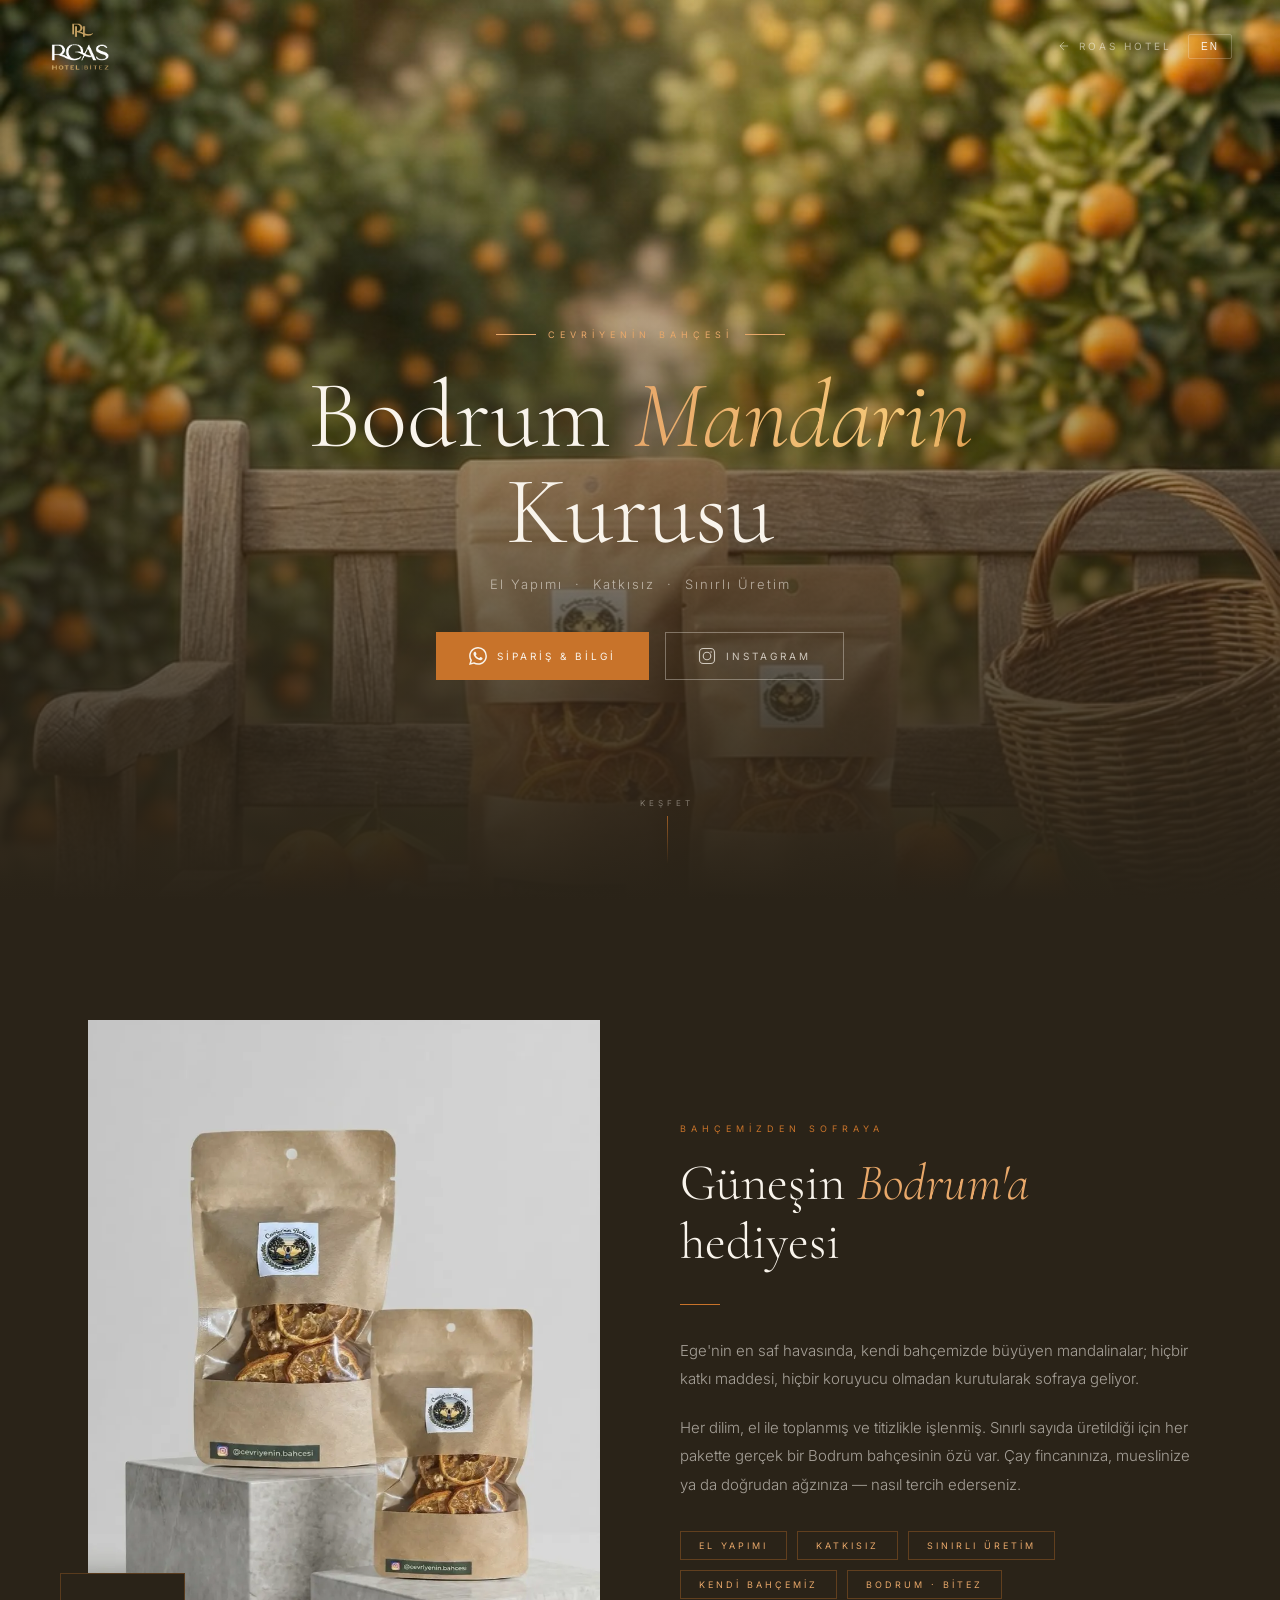
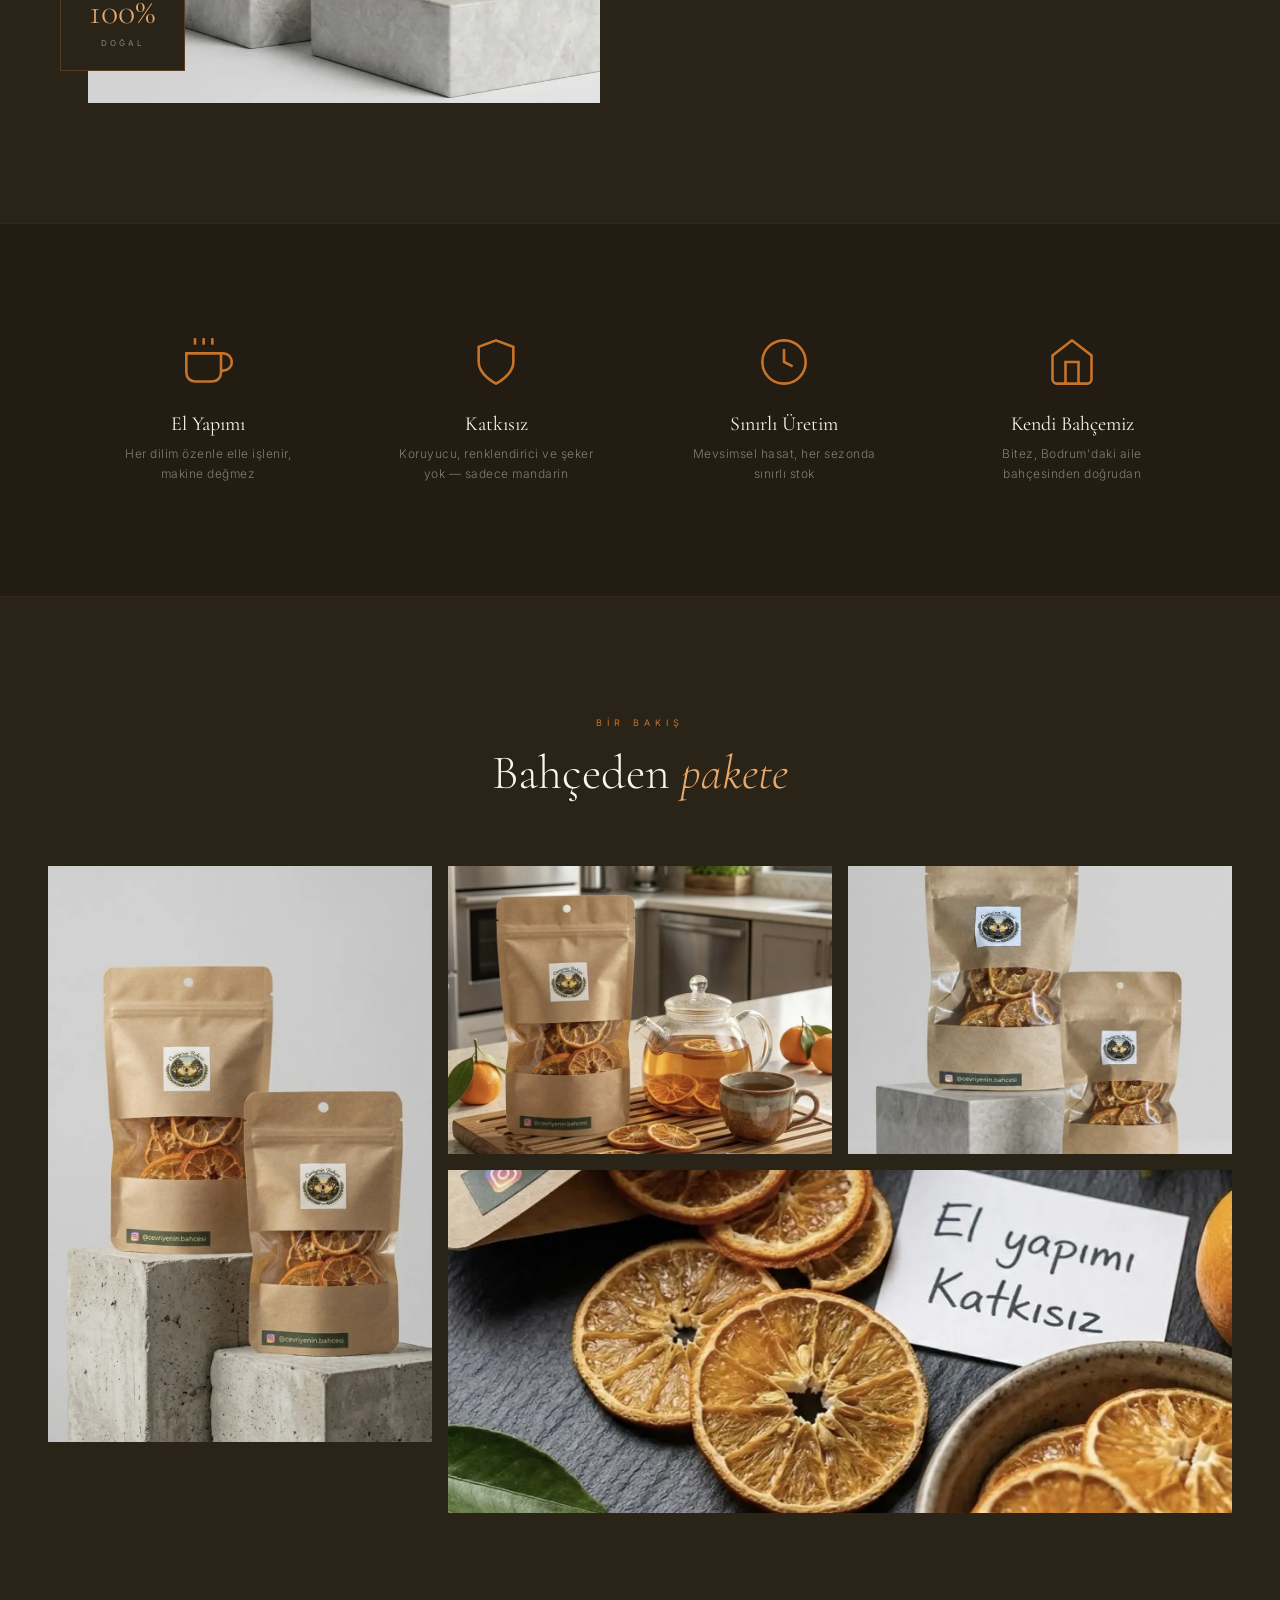
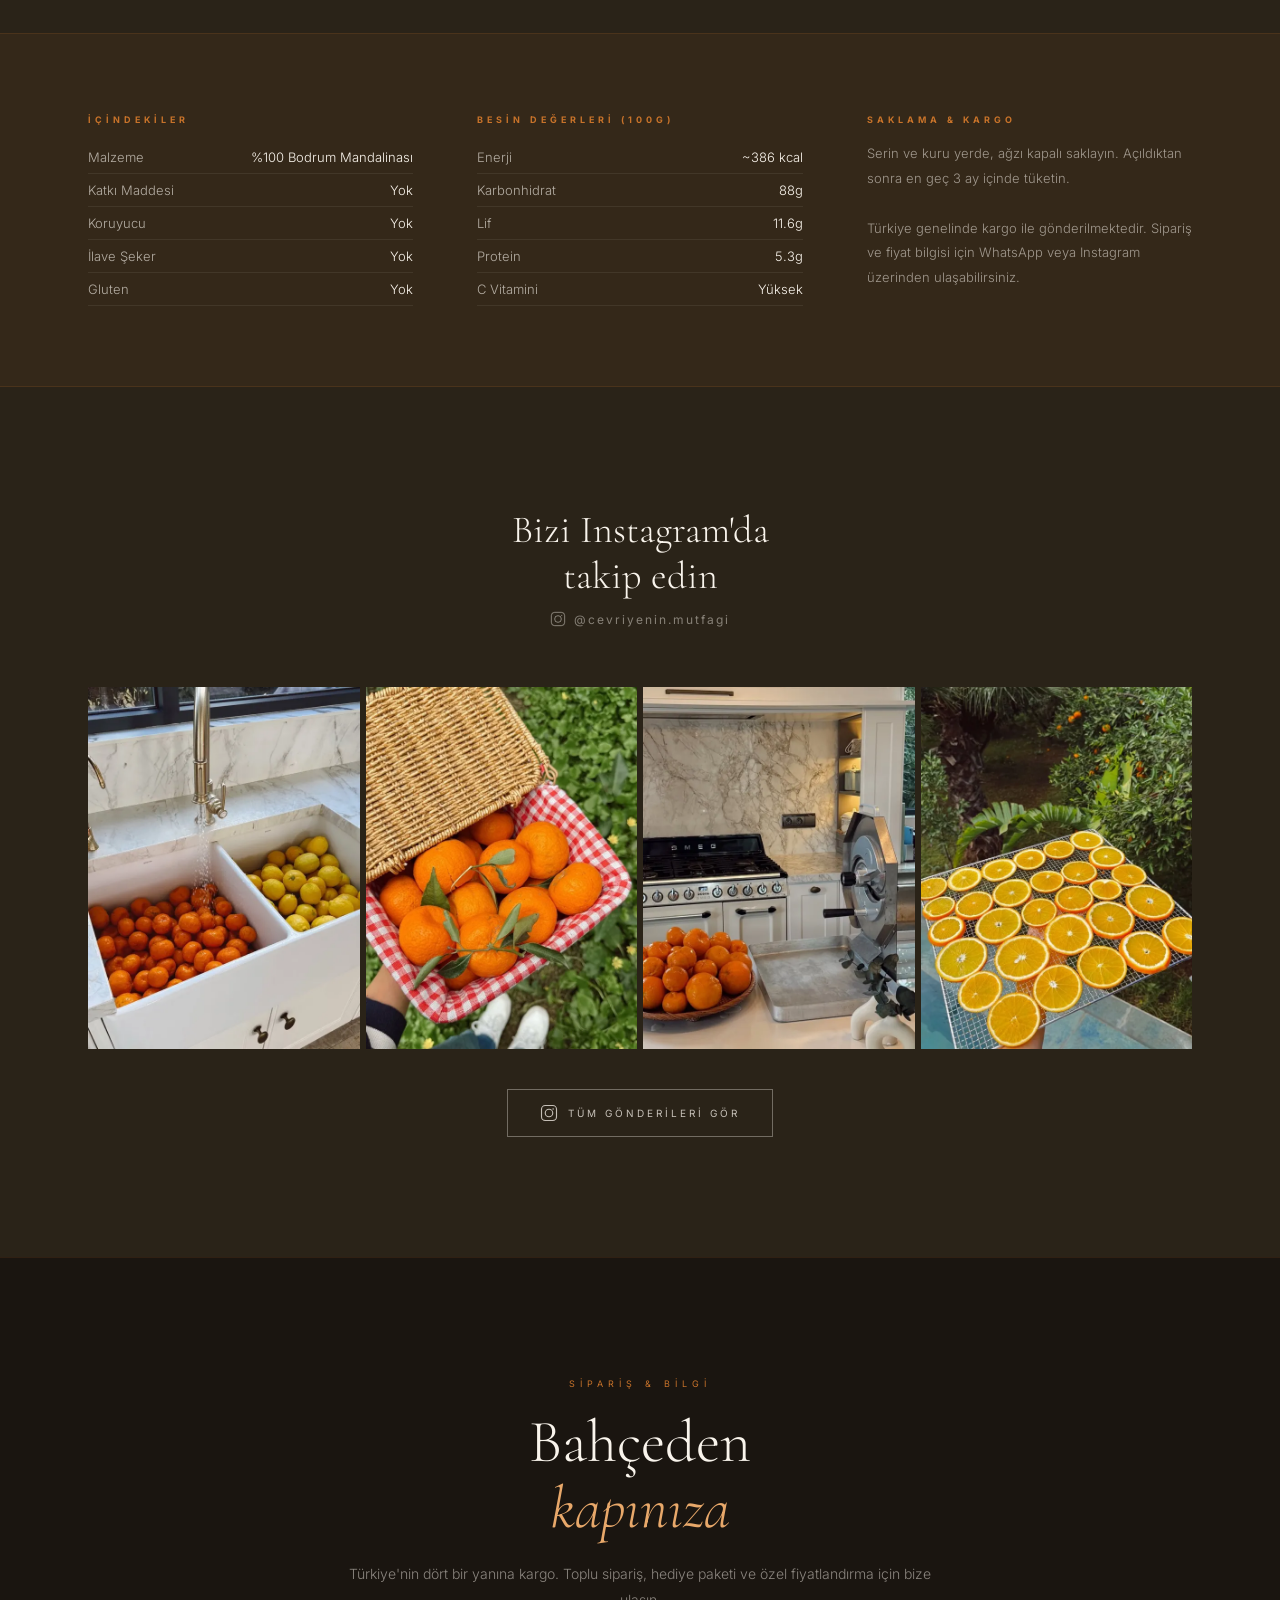
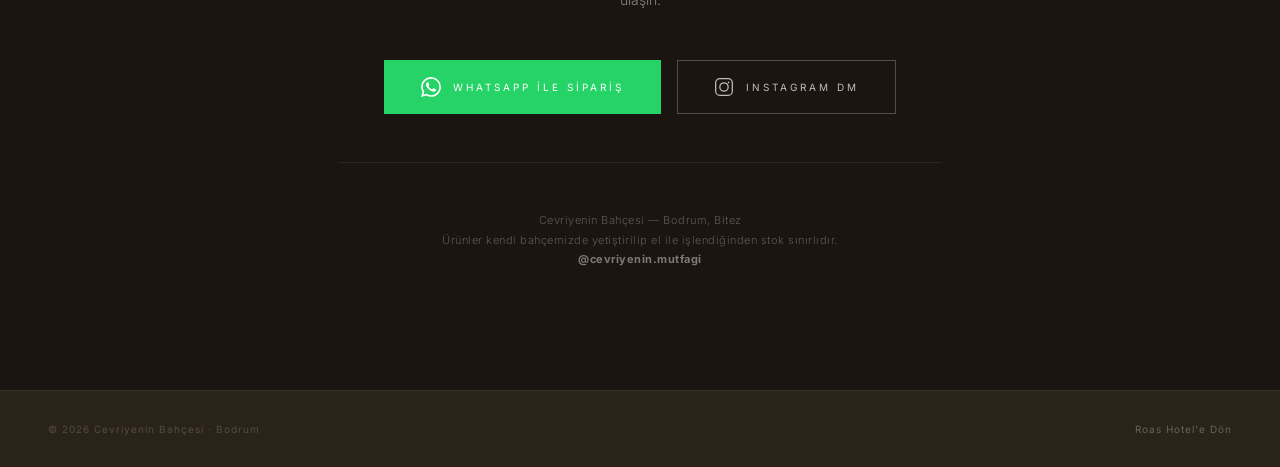
==== commit 99eb8500: "SEO/a11y/i18n/perf audit pass - SEO: add OG/Twitter/canonical/theme-color/favicon sitewide; JSON-LD " ====
--- a/bahcemizden.html
+++ b/bahcemizden.html
@@ -880,6 +880,18 @@
       .b-gallery-mobile img { width: 100%; height: 100%; object-fit: cover; object-position: center top; }
     }
   </style>
+  <link rel="canonical" href="https://roashotel.com/bahcemizden.html" />
+  <meta name="theme-color" content="#1c1a17" />
+  <link rel="apple-touch-icon" href="logoroas.png" />
+  <meta property="og:type" content="website" />
+  <meta property="og:title" content="Bahçemizden — Roas Hotel" />
+  <meta property="og:description" content="Roas Hotel Bahçemizden: Bitez bahçesinden taze ürünlerle hazırlanan lezzetler." />
+  <meta property="og:url" content="https://roashotel.com/bahcemizden.html" />
+  <meta property="og:image" content="https://roashotel.com/images/hero-bg.jpg" />
+  <meta property="og:locale" content="tr_TR" />
+  <meta name="twitter:card" content="summary_large_image" />
+  <meta name="twitter:title" content="Bahçemizden — Roas Hotel" />
+  <meta name="twitter:description" content="Roas Hotel Bahçemizden: Bitez bahçesinden taze ürünlerle hazırlanan lezzetler." />
 </head>
 <body>
 
@@ -888,12 +900,16 @@
     <a href="index.html" class="b-nav-logo">
       <img src="logoroas.png" alt="Roas Hotel" />
     </a>
-    <a href="index.html" class="b-nav-back">
-      <svg viewBox="0 0 24 24" fill="none" stroke="currentColor" stroke-width="1.5">
-        <path d="M19 12H5M12 5l-7 7 7 7"/>
-      </svg>
-      Roas Hotel
-    </a>
+    <div style="display:flex;align-items:center;gap:16px;">
+      <a href="index.html" class="b-nav-back" data-i18n="bahce_nav_back">
+        <svg viewBox="0 0 24 24" fill="none" stroke="currentColor" stroke-width="1.5">
+          <path d="M19 12H5M12 5l-7 7 7 7"/>
+        </svg>
+        Roas Hotel
+      </a>
+      <button id="langToggle" aria-label="Switch to English"
+              style="background:transparent;border:1px solid rgba(249,244,236,0.25);color:var(--parchment);font-size:10px;font-weight:500;letter-spacing:2px;padding:6px 12px;cursor:pointer;transition:all .3s;border-radius:2px;">EN</button>
+    </div>
   </div>
 
   <!-- ── HERO ── -->
@@ -902,19 +918,19 @@
     <div class="b-hero-overlay"></div>
     <div class="b-hero-content">
       <div class="b-brand-badge">
-        <span>Cevriyenin Bahçesi</span>
+        <span data-i18n="bahce_brand">Cevriyenin Bahçesi</span>
       </div>
       <h1 class="b-hero-title">Bodrum <em>Mandarin</em><br>Kurusu</h1>
       <p class="b-hero-sub">El Yapımı &nbsp;·&nbsp; Katkısız &nbsp;·&nbsp; Sınırlı Üretim</p>
       <div class="b-hero-cta">
         <a href="https://wa.me/905449319530?text=Merhaba,%20Bodrum%20Mandarin%20Kurusu%20hakkında%20bilgi%20almak%20istiyorum."
-           target="_blank" class="b-btn-primary">
+           target="_blank" class="b-btn-primary" rel="noopener noreferrer">
           <svg viewBox="0 0 24 24" fill="currentColor">
             <path d="M17.472 14.382c-.297-.149-1.758-.867-2.03-.967-.273-.099-.471-.148-.67.15-.197.297-.767.966-.94 1.164-.173.199-.347.223-.644.075-.297-.15-1.255-.463-2.39-1.475-.883-.788-1.48-1.761-1.653-2.059-.173-.297-.018-.458.13-.606.134-.133.298-.347.446-.52.149-.174.198-.298.298-.497.099-.198.05-.371-.025-.52-.075-.149-.669-1.612-.916-2.207-.242-.579-.487-.5-.669-.51-.173-.008-.371-.01-.57-.01-.198 0-.52.074-.792.372-.272.297-1.04 1.016-1.04 2.479 0 1.462 1.065 2.875 1.213 3.074.149.198 2.096 3.2 5.077 4.487.709.306 1.262.489 1.694.625.712.227 1.36.195 1.871.118.571-.085 1.758-.719 2.006-1.413.248-.694.248-1.289.173-1.413-.074-.124-.272-.198-.57-.347m-5.421 7.403h-.004a9.87 9.87 0 01-5.031-1.378l-.361-.214-3.741.982.998-3.648-.235-.374a9.86 9.86 0 01-1.51-5.26c.001-5.45 4.436-9.884 9.888-9.884 2.64 0 5.122 1.03 6.988 2.898a9.825 9.825 0 012.893 6.994c-.003 5.45-4.437 9.884-9.885 9.884m8.413-18.297A11.815 11.815 0 0012.05 0C5.495 0 .16 5.335.157 11.892c0 2.096.547 4.142 1.588 5.945L.057 24l6.305-1.654a11.882 11.882 0 005.683 1.448h.005c6.554 0 11.89-5.335 11.893-11.893a11.821 11.821 0 00-3.48-8.413z"/>
           </svg>
-          Sipariş & Bilgi
+          <span data-i18n="bahce_btn_order">Sipariş &amp; Bilgi</span>
         </a>
-        <a href="https://www.instagram.com/cevriyenin.mutfagi" target="_blank" class="b-btn-outline">
+        <a href="https://www.instagram.com/cevriyenin.mutfagi" target="_blank" class="b-btn-outline" rel="noopener noreferrer">
           <svg viewBox="0 0 24 24" fill="none" stroke="currentColor" stroke-width="1.5">
             <rect x="2" y="2" width="20" height="20" rx="5" ry="5"/>
             <circle cx="12" cy="12" r="5"/>
@@ -925,7 +941,7 @@
       </div>
     </div>
     <div class="b-scroll">
-      <span>Keşfet</span>
+      <span data-i18n="bahce_btn_story">Keşfet</span>
       <div class="b-scroll-line"></div>
     </div>
   </section>
@@ -934,7 +950,7 @@
   <div class="b-story">
     <div class="b-story-img reveal-left">
       <div class="b-story-img-inner">
-        <img src="mutfak/urunler-sade.jpg" alt="Bodrum Mandarin Kurusu — El Yapımı Katkısız" />
+        <picture><source srcset="mutfak/urunler-sade.webp" type="image/webp"><img src="mutfak/urunler-sade.jpg" alt="Bodrum Mandarin Kurusu — El Yapımı Katkısız" ></picture>
       </div>
       <div class="b-story-img-badge">
         <strong>100%</strong>
@@ -1062,20 +1078,20 @@
     </div>
     <div class="b-gallery-grid">
       <div class="b-gallery-item reveal-scale">
-        <img src="mutfak/urunler.jpg" alt="Cevriyenin Bahçesi — Mandarin Kurusu" />
+        <picture><source srcset="mutfak/urunler.webp" type="image/webp"><img src="mutfak/urunler.jpg" alt="Cevriyenin Bahçesi — Mandarin Kurusu" ></picture>
       </div>
       <div class="b-gallery-item reveal delay-1">
-        <img src="mutfak/mutfakta.jpg" alt="Doğal Mandarin Kurusu Çay" />
+        <picture><source srcset="mutfak/mutfakta.webp" type="image/webp"><img src="mutfak/mutfakta.jpg" alt="Doğal Mandarin Kurusu Çay" ></picture>
       </div>
       <div class="b-gallery-item reveal delay-2">
-        <img src="mutfak/urunler-sade.jpg" alt="Mandarin Kurusu Paket" />
+        <picture><source srcset="mutfak/urunler-sade.webp" type="image/webp"><img src="mutfak/urunler-sade.jpg" alt="Mandarin Kurusu Paket" ></picture>
       </div>
       <!-- Desktop'ta masada.jpg, mobilde toplu.jpg -->
       <div class="b-gallery-item b-gallery-desktop reveal delay-3">
-        <img src="mutfak/masada.jpg" alt="Bodrum Mandarin Kurusu Masada" />
+        <picture><source srcset="mutfak/masada.webp" type="image/webp"><img src="mutfak/masada.jpg" alt="Bodrum Mandarin Kurusu Masada" ></picture>
       </div>
       <div class="b-gallery-item b-gallery-mobile reveal delay-3">
-        <img src="mutfak/toplu.jpg" alt="Cevriyenin Bahçesi — Ürün Kolajı" />
+        <picture><source srcset="mutfak/toplu.webp" type="image/webp"><img src="mutfak/toplu.jpg" alt="Cevriyenin Bahçesi — Ürün Kolajı" ></picture>
       </div>
     </div>
   </div>
@@ -1121,7 +1137,7 @@
   <div class="b-insta">
     <div class="b-insta-header reveal">
       <h2 class="b-insta-title">Bizi Instagram'da<br>takip edin</h2>
-      <a href="https://www.instagram.com/cevriyenin.mutfagi" target="_blank" class="b-insta-handle">
+      <a href="https://www.instagram.com/cevriyenin.mutfagi" target="_blank" class="b-insta-handle" rel="noopener noreferrer">
         <svg viewBox="0 0 24 24" fill="none" stroke="currentColor" stroke-width="1.5">
           <rect x="2" y="2" width="20" height="20" rx="5" ry="5"/>
           <circle cx="12" cy="12" r="5"/>
@@ -1135,8 +1151,8 @@
 
       <!-- Desktop: 4'lü yan yana grid -->
       <div class="b-insta-grid">
-        <a href="https://www.instagram.com/p/DVojsNNDJq3/" target="_blank" class="b-insta-grid-item">
-          <img src="mutfak/insta1.jpg" alt="@cevriyenin.mutfagi" />
+        <a href="https://www.instagram.com/p/DVojsNNDJq3/" target="_blank" class="b-insta-grid-item" rel="noopener noreferrer">
+          <picture><source srcset="mutfak/insta1.webp" type="image/webp"><img src="mutfak/insta1.jpg" alt="@cevriyenin.mutfagi" ></picture>
           <div class="b-insta-grid-overlay">
             <svg viewBox="0 0 24 24" fill="none" stroke="currentColor" stroke-width="1.5">
               <rect x="2" y="2" width="20" height="20" rx="5" ry="5"/>
@@ -1146,8 +1162,8 @@
             <span>Instagram'da Gör</span>
           </div>
         </a>
-        <a href="https://www.instagram.com/p/DVTvJlpDNB1/" target="_blank" class="b-insta-grid-item">
-          <img src="mutfak/insta2.jpg" alt="@cevriyenin.mutfagi" />
+        <a href="https://www.instagram.com/p/DVTvJlpDNB1/" target="_blank" class="b-insta-grid-item" rel="noopener noreferrer">
+          <picture><source srcset="mutfak/insta2.webp" type="image/webp"><img src="mutfak/insta2.jpg" alt="@cevriyenin.mutfagi" ></picture>
           <div class="b-insta-grid-overlay">
             <svg viewBox="0 0 24 24" fill="none" stroke="currentColor" stroke-width="1.5">
               <rect x="2" y="2" width="20" height="20" rx="5" ry="5"/>
@@ -1157,8 +1173,8 @@
             <span>Instagram'da Gör</span>
           </div>
         </a>
-        <a href="https://www.instagram.com/p/DVBUhHiDNl8/" target="_blank" class="b-insta-grid-item">
-          <img src="mutfak/insta3.jpg" alt="@cevriyenin.mutfagi" />
+        <a href="https://www.instagram.com/p/DVBUhHiDNl8/" target="_blank" class="b-insta-grid-item" rel="noopener noreferrer">
+          <picture><source srcset="mutfak/insta3.webp" type="image/webp"><img src="mutfak/insta3.jpg" alt="@cevriyenin.mutfagi" ></picture>
           <div class="b-insta-grid-overlay">
             <svg viewBox="0 0 24 24" fill="none" stroke="currentColor" stroke-width="1.5">
               <rect x="2" y="2" width="20" height="20" rx="5" ry="5"/>
@@ -1168,8 +1184,8 @@
             <span>Instagram'da Gör</span>
           </div>
         </a>
-        <a href="https://www.instagram.com/p/DVg3apEjE7h/" target="_blank" class="b-insta-grid-item">
-          <img src="mutfak/insta4.jpg" alt="@cevriyenin.mutfagi" />
+        <a href="https://www.instagram.com/p/DVg3apEjE7h/" target="_blank" class="b-insta-grid-item" rel="noopener noreferrer">
+          <picture><source srcset="mutfak/insta4.webp" type="image/webp"><img src="mutfak/insta4.jpg" alt="@cevriyenin.mutfagi" ></picture>
           <div class="b-insta-grid-overlay">
             <svg viewBox="0 0 24 24" fill="none" stroke="currentColor" stroke-width="1.5">
               <rect x="2" y="2" width="20" height="20" rx="5" ry="5"/>
@@ -1184,16 +1200,16 @@
       <!-- Mobil: fade slideshow -->
       <div class="b-insta-slideshow" id="instaSlideshow">
         <div class="b-insta-slide active">
-          <img src="mutfak/insta1.jpg" alt="@cevriyenin.mutfagi" />
+          <picture><source srcset="mutfak/insta1.webp" type="image/webp"><img src="mutfak/insta1.jpg" alt="@cevriyenin.mutfagi" ></picture>
         </div>
         <div class="b-insta-slide">
-          <img src="mutfak/insta2.jpg" alt="@cevriyenin.mutfagi" />
+          <picture><source srcset="mutfak/insta2.webp" type="image/webp"><img src="mutfak/insta2.jpg" alt="@cevriyenin.mutfagi" ></picture>
         </div>
         <div class="b-insta-slide">
-          <img src="mutfak/insta3.jpg" alt="@cevriyenin.mutfagi" />
+          <picture><source srcset="mutfak/insta3.webp" type="image/webp"><img src="mutfak/insta3.jpg" alt="@cevriyenin.mutfagi" ></picture>
         </div>
         <div class="b-insta-slide">
-          <img src="mutfak/insta4.jpg" alt="@cevriyenin.mutfagi" />
+          <picture><source srcset="mutfak/insta4.webp" type="image/webp"><img src="mutfak/insta4.jpg" alt="@cevriyenin.mutfagi" ></picture>
         </div>
       </div>
       <div class="b-insta-dots" id="instaDots">
@@ -1206,7 +1222,7 @@
     </div>
 
     <div class="b-insta-cta reveal">
-      <a href="https://www.instagram.com/cevriyenin.mutfagi" target="_blank" class="b-btn-outline">
+      <a href="https://www.instagram.com/cevriyenin.mutfagi" target="_blank" class="b-btn-outline" rel="noopener noreferrer">
         <svg viewBox="0 0 24 24" fill="none" stroke="currentColor" stroke-width="1.5" style="width:18px;height:18px;">
           <rect x="2" y="2" width="20" height="20" rx="5" ry="5"/>
           <circle cx="12" cy="12" r="5"/>
@@ -1227,13 +1243,13 @@
       </p>
       <div class="b-contact-btns reveal">
         <a href="https://wa.me/905449319530?text=Merhaba,%20Bodrum%20Mandarin%20Kurusu%20hakkında%20bilgi%20almak%20istiyorum."
-           target="_blank" class="b-btn-whatsapp">
+           target="_blank" class="b-btn-whatsapp" rel="noopener noreferrer">
           <svg viewBox="0 0 24 24" fill="currentColor">
             <path d="M17.472 14.382c-.297-.149-1.758-.867-2.03-.967-.273-.099-.471-.148-.67.15-.197.297-.767.966-.94 1.164-.173.199-.347.223-.644.075-.297-.15-1.255-.463-2.39-1.475-.883-.788-1.48-1.761-1.653-2.059-.173-.297-.018-.458.13-.606.134-.133.298-.347.446-.52.149-.174.198-.298.298-.497.099-.198.05-.371-.025-.52-.075-.149-.669-1.612-.916-2.207-.242-.579-.487-.5-.669-.51-.173-.008-.371-.01-.57-.01-.198 0-.52.074-.792.372-.272.297-1.04 1.016-1.04 2.479 0 1.462 1.065 2.875 1.213 3.074.149.198 2.096 3.2 5.077 4.487.709.306 1.262.489 1.694.625.712.227 1.36.195 1.871.118.571-.085 1.758-.719 2.006-1.413.248-.694.248-1.289.173-1.413-.074-.124-.272-.198-.57-.347m-5.421 7.403h-.004a9.87 9.87 0 01-5.031-1.378l-.361-.214-3.741.982.998-3.648-.235-.374a9.86 9.86 0 01-1.51-5.26c.001-5.45 4.436-9.884 9.888-9.884 2.64 0 5.122 1.03 6.988 2.898a9.825 9.825 0 012.893 6.994c-.003 5.45-4.437 9.884-9.885 9.884m8.413-18.297A11.815 11.815 0 0012.05 0C5.495 0 .16 5.335.157 11.892c0 2.096.547 4.142 1.588 5.945L.057 24l6.305-1.654a11.882 11.882 0 005.683 1.448h.005c6.554 0 11.89-5.335 11.893-11.893a11.821 11.821 0 00-3.48-8.413z"/>
           </svg>
           WhatsApp ile Sipariş
         </a>
-        <a href="https://www.instagram.com/cevriyenin.mutfagi" target="_blank" class="b-btn-insta">
+        <a href="https://www.instagram.com/cevriyenin.mutfagi" target="_blank" class="b-btn-insta" rel="noopener noreferrer">
           <svg viewBox="0 0 24 24" fill="none" stroke="currentColor" stroke-width="1.5">
             <rect x="2" y="2" width="20" height="20" rx="5" ry="5"/>
             <circle cx="12" cy="12" r="5"/>
@@ -1267,11 +1283,12 @@
 
     // Features mobil slideshow
     (function() {
-      function initSlideshow(slidesSelector, dotsSelector, interval) {
+      function initSlideshow(containerSelector, slidesSelector, dotsSelector, interval) {
+        const container = document.querySelector(containerSelector);
         const slides = document.querySelectorAll(slidesSelector);
         const dots   = document.querySelectorAll(dotsSelector);
         if (!slides.length) return;
-        let current = 0;
+        let current = 0, timer = null, paused = false;
         function goTo(n) {
           slides[current].classList.remove('active');
           dots[current].classList.remove('active');
@@ -1279,43 +1296,27 @@
           slides[current].classList.add('active');
           dots[current].classList.add('active');
         }
-        let timer = setInterval(() => goTo(current + 1), interval);
+        function start() { stop(); if (!paused) timer = setInterval(() => goTo(current + 1), interval); }
+        function stop()  { if (timer) { clearInterval(timer); timer = null; } }
+        start();
         dots.forEach(dot => {
           dot.addEventListener('click', () => {
-            clearInterval(timer);
             goTo(+dot.dataset.index);
-            timer = setInterval(() => goTo(current + 1), interval);
+            start();
           });
         });
+        if (container) {
+          container.addEventListener('mouseenter', () => { paused = true; stop(); });
+          container.addEventListener('mouseleave', () => { paused = false; start(); });
+          container.addEventListener('focusin',    () => { paused = true; stop(); });
+          container.addEventListener('focusout',   () => { paused = false; start(); });
+        }
+        document.addEventListener('visibilitychange', () => {
+          if (document.hidden) stop(); else start();
+        });
       }
-      initSlideshow('.b-features-slide', '.b-features-dot', 2000);
-    })();
-
-    // Instagram mobil slideshow
-    (function() {
-      const slides = document.querySelectorAll('.b-insta-slide');
-      const dots   = document.querySelectorAll('.b-insta-dot');
-      let current  = 0;
-
-      function goTo(n) {
-        slides[current].classList.remove('active');
-        dots[current].classList.remove('active');
-        current = (n + slides.length) % slides.length;
-        slides[current].classList.add('active');
-        dots[current].classList.add('active');
-      }
-
-      // Otomatik geçiş — 2 saniye
-      let timer = setInterval(() => goTo(current + 1), 2000);
-
-      // Noktalara tıklama
-      dots.forEach(dot => {
-        dot.addEventListener('click', () => {
-          clearInterval(timer);
-          goTo(+dot.dataset.index);
-          timer = setInterval(() => goTo(current + 1), 2000);
-        });
-      });
+      initSlideshow('.b-features-slideshow', '.b-features-slide', '.b-features-dot', 4000);
+      initSlideshow('.b-insta-slideshow',    '.b-insta-slide',    '.b-insta-dot',    4000);
     })();
 
     // Scroll reveal
@@ -1330,5 +1331,7 @@
     }, { threshold: 0.12 });
     revealEls.forEach(el => observer.observe(el));
   </script>
+
+  <script src="js/i18n.js"></script>
 </body>
 </html>
--- a/css/base.css
+++ b/css/base.css
@@ -163,3 +163,56 @@
 .btn-dark:hover {
   background: var(--dark-mid);
 }
+
+/* ── Accessibility: keyboard focus ── */
+:focus:not(:focus-visible) { outline: none; }
+:focus-visible {
+  outline: 2px solid var(--gold-light);
+  outline-offset: 3px;
+  border-radius: 2px;
+}
+
+/* ── KVKK cookie consent banner ── */
+.cookie-consent {
+  position: fixed;
+  left: 50%;
+  bottom: 24px;
+  transform: translateX(-50%);
+  max-width: 640px;
+  width: calc(100% - 32px);
+  background: rgba(28, 26, 23, 0.96);
+  border: 1px solid rgba(184, 150, 110, 0.25);
+  color: var(--cream);
+  padding: 18px 22px;
+  border-radius: 4px;
+  box-shadow: 0 12px 40px rgba(0, 0, 0, 0.4);
+  display: flex;
+  align-items: center;
+  justify-content: space-between;
+  gap: 16px;
+  z-index: 9999;
+  font-size: 13px;
+  line-height: 1.6;
+  backdrop-filter: blur(10px);
+}
+.cookie-consent[hidden] { display: none; }
+.cookie-consent p { margin: 0; color: var(--cream); }
+.cookie-consent a { color: var(--gold-light); text-decoration: underline; }
+.cookie-accept {
+  flex-shrink: 0;
+  background: var(--gold);
+  color: var(--dark);
+  border: none;
+  padding: 10px 22px;
+  font-size: 11px;
+  font-weight: 500;
+  letter-spacing: 2px;
+  text-transform: uppercase;
+  border-radius: 2px;
+  cursor: pointer;
+  transition: background 0.3s;
+}
+.cookie-accept:hover { background: var(--gold-light); }
+@media (max-width: 560px) {
+  .cookie-consent { flex-direction: column; align-items: stretch; text-align: center; }
+}
--- a/css/components.css
+++ b/css/components.css
@@ -84,7 +84,7 @@
   padding: 6px;
   cursor: pointer;
   position: relative;
-  z-index: 1001;
+  z-index: 1003;
   line-height: 0;
   transition: transform 0.4s cubic-bezier(0.25, 0.46, 0.45, 0.94),
               color 0.3s ease;
@@ -202,18 +202,19 @@
   position: fixed;
   inset: 0;
   background: var(--dark);
-  z-index: 999;
+  z-index: 1002;          /* nav (1000) ve + butonu (1001) üstünde */
   flex-direction: column;
   align-items: center;
   justify-content: center;
-  gap: 32px;
+  gap: 20px;
+  overflow: hidden;
 }
 
 .mobile-menu.open { display: flex; }
 
 .mobile-menu a {
   font-family: 'Cormorant Garamond', serif;
-  font-size: 36px;
+  font-size: 28px;
   font-weight: 300;
   color: var(--white);
   text-decoration: none;
@@ -240,7 +241,7 @@
 .hero-bg {
   position: absolute;
   inset: 0;
-  background-image: url('https://www.roashotel.com/wp-content/uploads/2021/05/7BD276D2-0C84-4D41-9ADB-F991C688DCE6-scaled.jpeg');
+  background-image: url('../images/hero-bg.jpg');
   background-size: cover;
   background-position: center;
   transform: scale(1.08);
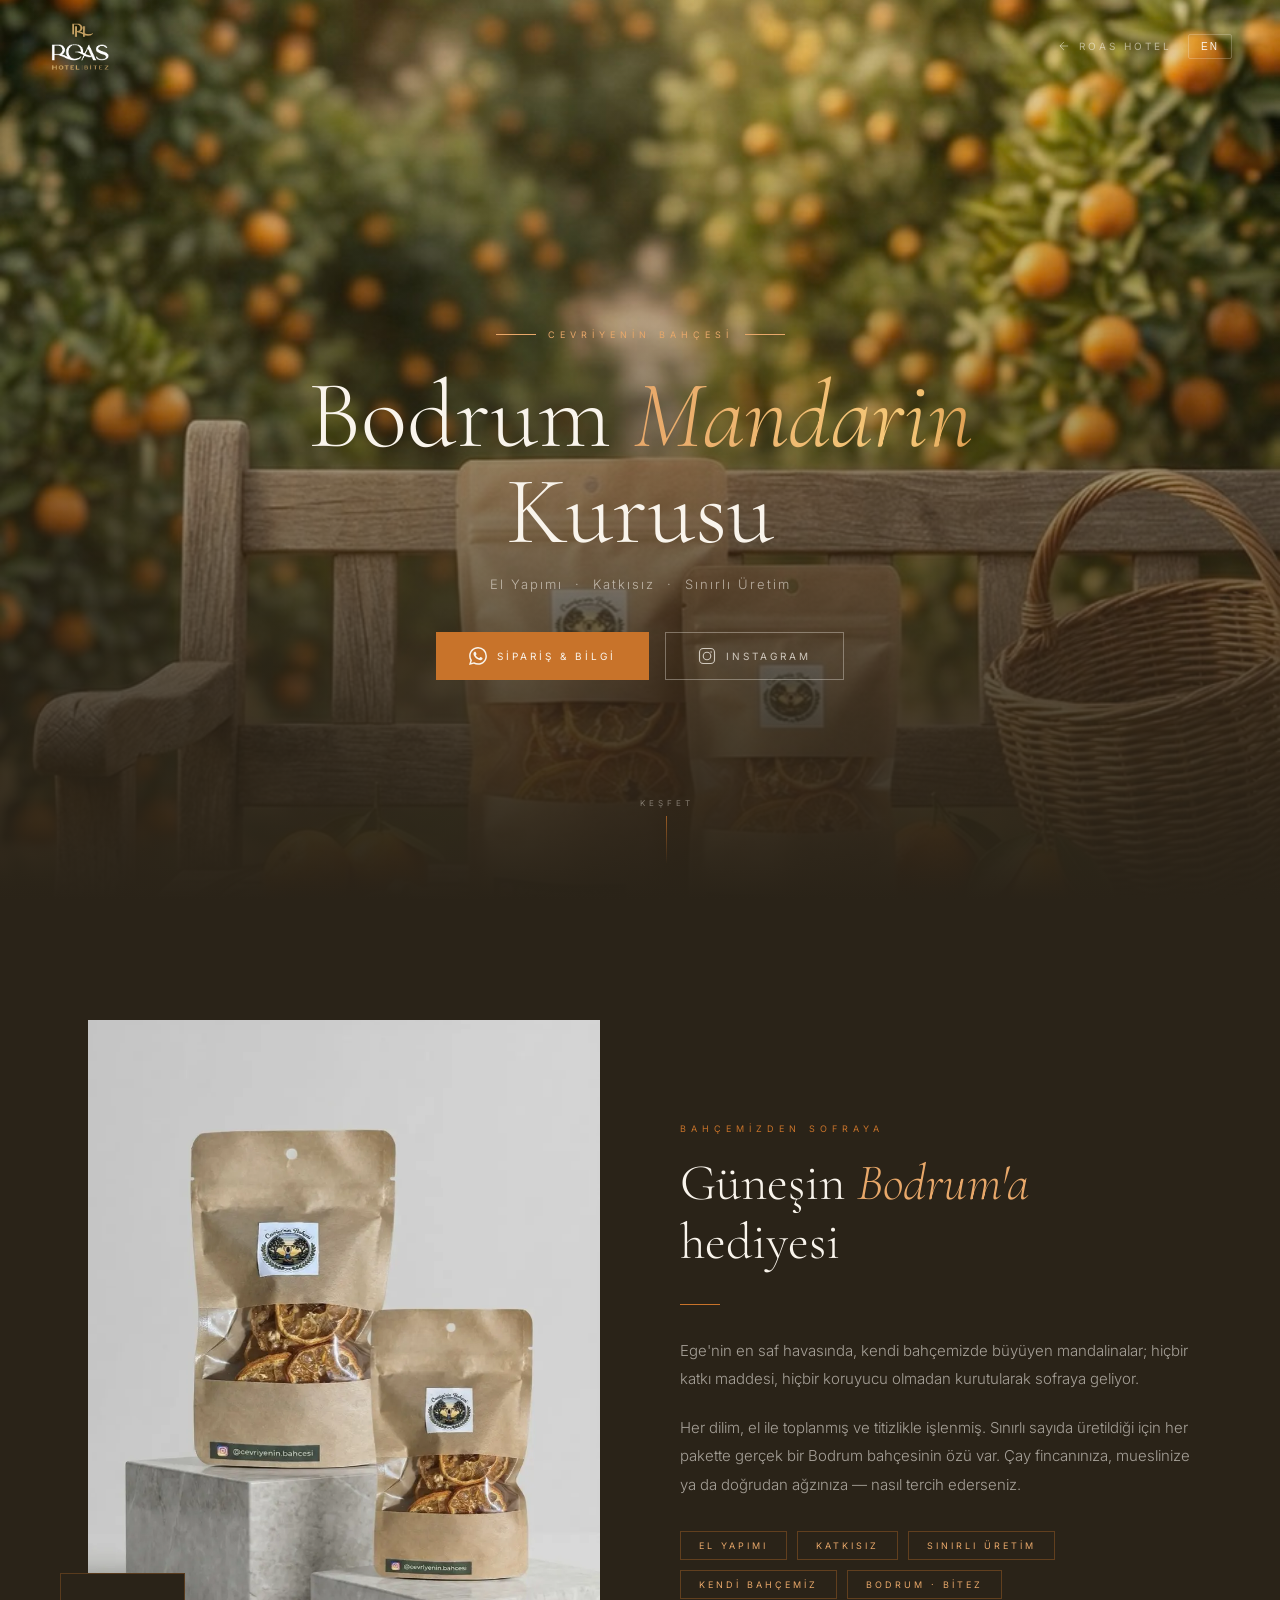
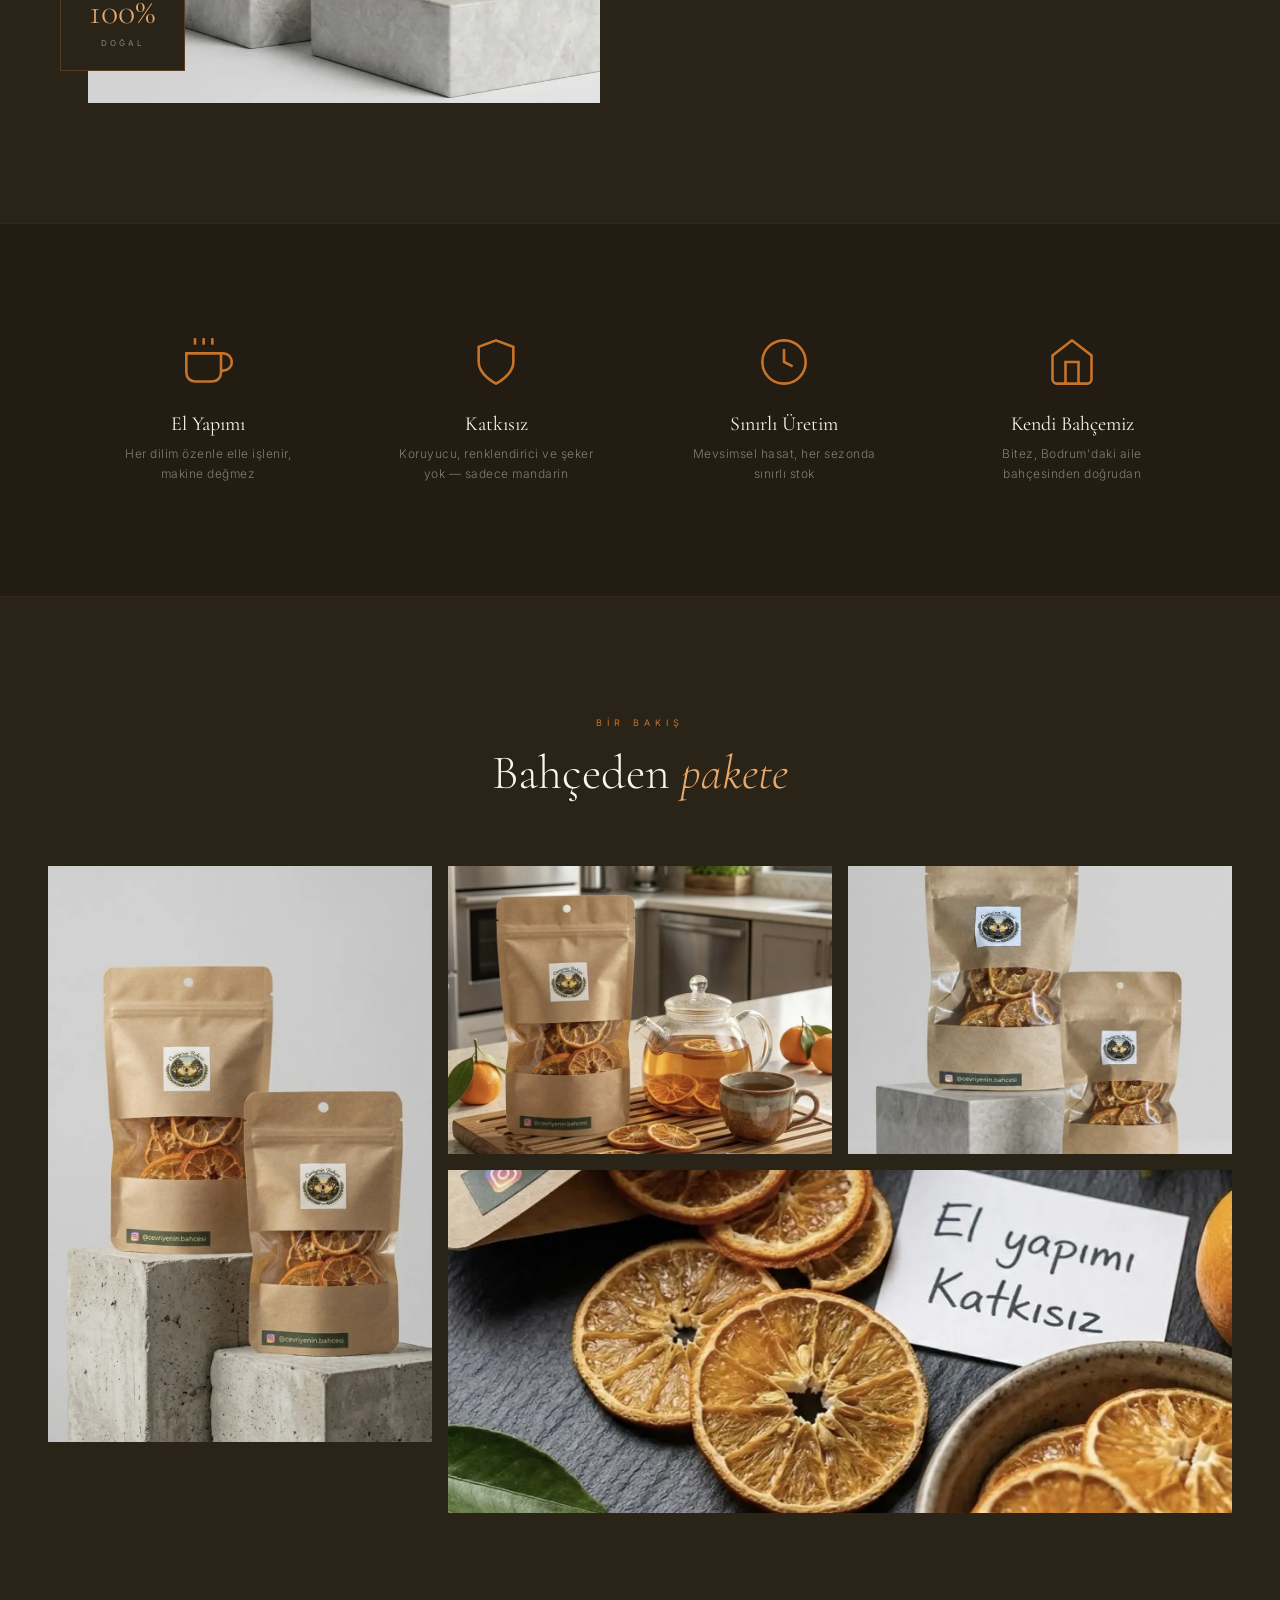
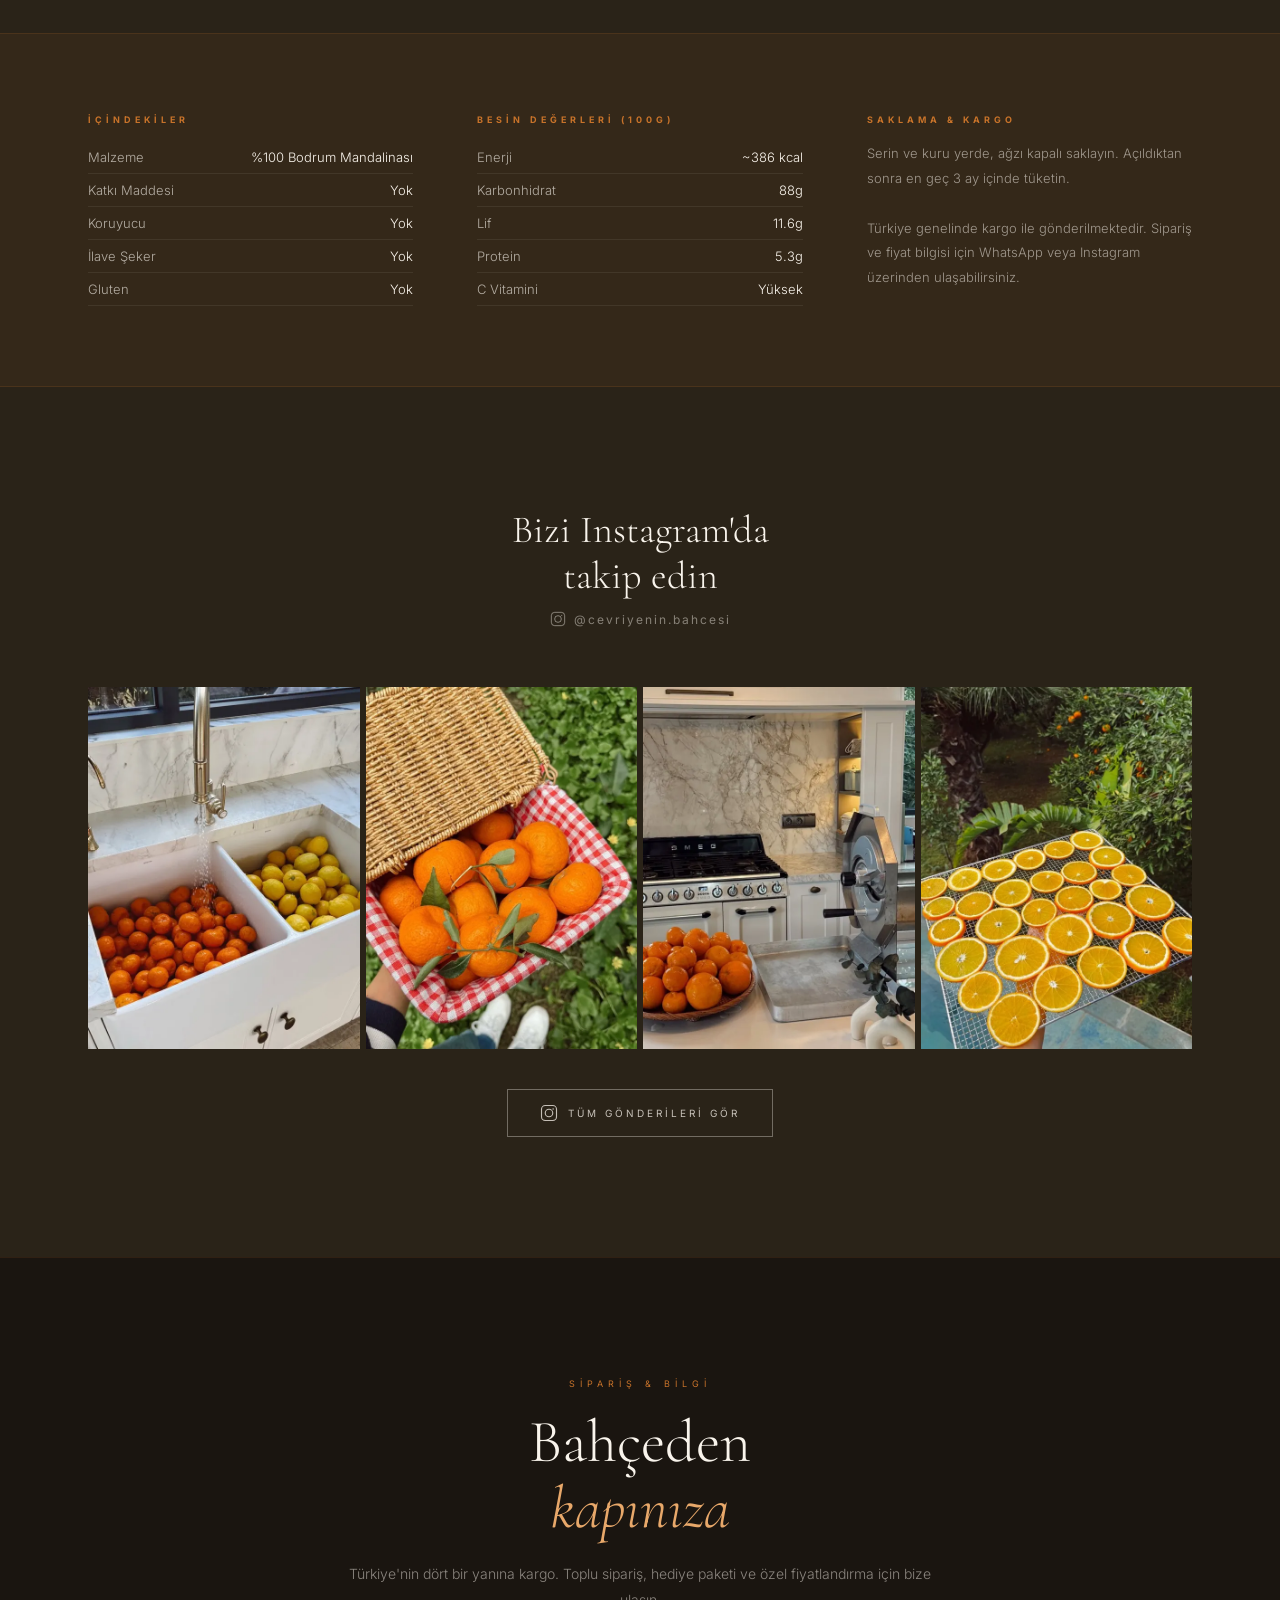
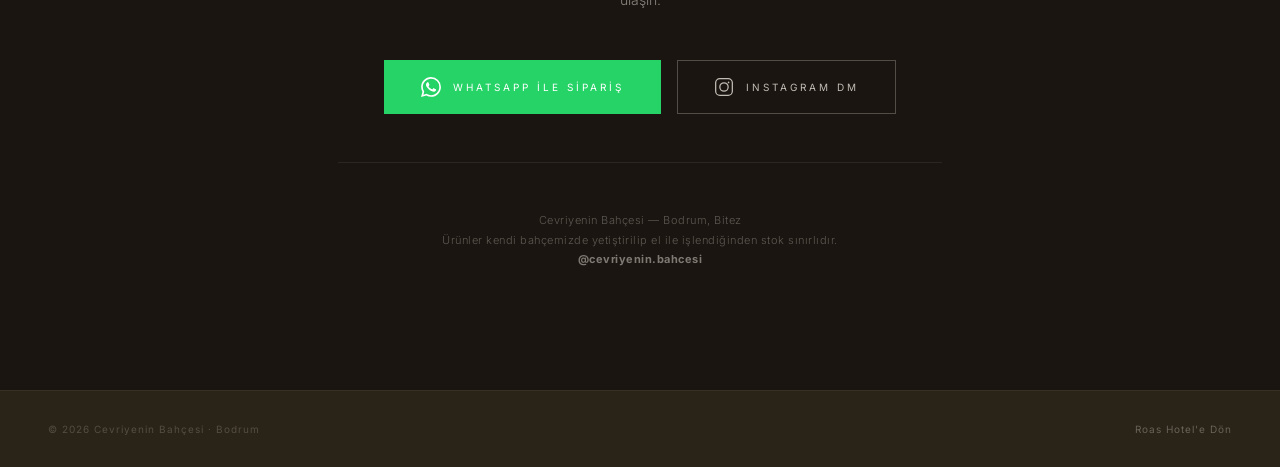
==== commit 20410308: "Content & nav updates across hotel site - Fix restaurant hours: 07:00→08:00, 01:00→00:00 (display + " ====
--- a/bahcemizden.html
+++ b/bahcemizden.html
@@ -930,7 +930,7 @@
           </svg>
           <span data-i18n="bahce_btn_order">Sipariş &amp; Bilgi</span>
         </a>
-        <a href="https://www.instagram.com/cevriyenin.mutfagi" target="_blank" class="b-btn-outline" rel="noopener noreferrer">
+        <a href="https://www.instagram.com/cevriyenin.bahcesi" target="_blank" class="b-btn-outline" rel="noopener noreferrer">
           <svg viewBox="0 0 24 24" fill="none" stroke="currentColor" stroke-width="1.5">
             <rect x="2" y="2" width="20" height="20" rx="5" ry="5"/>
             <circle cx="12" cy="12" r="5"/>
@@ -1137,13 +1137,13 @@
   <div class="b-insta">
     <div class="b-insta-header reveal">
       <h2 class="b-insta-title">Bizi Instagram'da<br>takip edin</h2>
-      <a href="https://www.instagram.com/cevriyenin.mutfagi" target="_blank" class="b-insta-handle" rel="noopener noreferrer">
+      <a href="https://www.instagram.com/cevriyenin.bahcesi" target="_blank" class="b-insta-handle" rel="noopener noreferrer">
         <svg viewBox="0 0 24 24" fill="none" stroke="currentColor" stroke-width="1.5">
           <rect x="2" y="2" width="20" height="20" rx="5" ry="5"/>
           <circle cx="12" cy="12" r="5"/>
           <circle cx="17.5" cy="6.5" r="1" fill="currentColor" stroke="none"/>
         </svg>
-        @cevriyenin.mutfagi
+        @cevriyenin.bahcesi
       </a>
     </div>
 
@@ -1152,7 +1152,7 @@
       <!-- Desktop: 4'lü yan yana grid -->
       <div class="b-insta-grid">
         <a href="https://www.instagram.com/p/DVojsNNDJq3/" target="_blank" class="b-insta-grid-item" rel="noopener noreferrer">
-          <picture><source srcset="mutfak/insta1.webp" type="image/webp"><img src="mutfak/insta1.jpg" alt="@cevriyenin.mutfagi" ></picture>
+          <picture><source srcset="mutfak/insta1.webp" type="image/webp"><img src="mutfak/insta1.jpg" alt="@cevriyenin.bahcesi" ></picture>
           <div class="b-insta-grid-overlay">
             <svg viewBox="0 0 24 24" fill="none" stroke="currentColor" stroke-width="1.5">
               <rect x="2" y="2" width="20" height="20" rx="5" ry="5"/>
@@ -1163,7 +1163,7 @@
           </div>
         </a>
         <a href="https://www.instagram.com/p/DVTvJlpDNB1/" target="_blank" class="b-insta-grid-item" rel="noopener noreferrer">
-          <picture><source srcset="mutfak/insta2.webp" type="image/webp"><img src="mutfak/insta2.jpg" alt="@cevriyenin.mutfagi" ></picture>
+          <picture><source srcset="mutfak/insta2.webp" type="image/webp"><img src="mutfak/insta2.jpg" alt="@cevriyenin.bahcesi" ></picture>
           <div class="b-insta-grid-overlay">
             <svg viewBox="0 0 24 24" fill="none" stroke="currentColor" stroke-width="1.5">
               <rect x="2" y="2" width="20" height="20" rx="5" ry="5"/>
@@ -1174,7 +1174,7 @@
           </div>
         </a>
         <a href="https://www.instagram.com/p/DVBUhHiDNl8/" target="_blank" class="b-insta-grid-item" rel="noopener noreferrer">
-          <picture><source srcset="mutfak/insta3.webp" type="image/webp"><img src="mutfak/insta3.jpg" alt="@cevriyenin.mutfagi" ></picture>
+          <picture><source srcset="mutfak/insta3.webp" type="image/webp"><img src="mutfak/insta3.jpg" alt="@cevriyenin.bahcesi" ></picture>
           <div class="b-insta-grid-overlay">
             <svg viewBox="0 0 24 24" fill="none" stroke="currentColor" stroke-width="1.5">
               <rect x="2" y="2" width="20" height="20" rx="5" ry="5"/>
@@ -1185,7 +1185,7 @@
           </div>
         </a>
         <a href="https://www.instagram.com/p/DVg3apEjE7h/" target="_blank" class="b-insta-grid-item" rel="noopener noreferrer">
-          <picture><source srcset="mutfak/insta4.webp" type="image/webp"><img src="mutfak/insta4.jpg" alt="@cevriyenin.mutfagi" ></picture>
+          <picture><source srcset="mutfak/insta4.webp" type="image/webp"><img src="mutfak/insta4.jpg" alt="@cevriyenin.bahcesi" ></picture>
           <div class="b-insta-grid-overlay">
             <svg viewBox="0 0 24 24" fill="none" stroke="currentColor" stroke-width="1.5">
               <rect x="2" y="2" width="20" height="20" rx="5" ry="5"/>
@@ -1200,16 +1200,16 @@
       <!-- Mobil: fade slideshow -->
       <div class="b-insta-slideshow" id="instaSlideshow">
         <div class="b-insta-slide active">
-          <picture><source srcset="mutfak/insta1.webp" type="image/webp"><img src="mutfak/insta1.jpg" alt="@cevriyenin.mutfagi" ></picture>
+          <picture><source srcset="mutfak/insta1.webp" type="image/webp"><img src="mutfak/insta1.jpg" alt="@cevriyenin.bahcesi" ></picture>
         </div>
         <div class="b-insta-slide">
-          <picture><source srcset="mutfak/insta2.webp" type="image/webp"><img src="mutfak/insta2.jpg" alt="@cevriyenin.mutfagi" ></picture>
+          <picture><source srcset="mutfak/insta2.webp" type="image/webp"><img src="mutfak/insta2.jpg" alt="@cevriyenin.bahcesi" ></picture>
         </div>
         <div class="b-insta-slide">
-          <picture><source srcset="mutfak/insta3.webp" type="image/webp"><img src="mutfak/insta3.jpg" alt="@cevriyenin.mutfagi" ></picture>
+          <picture><source srcset="mutfak/insta3.webp" type="image/webp"><img src="mutfak/insta3.jpg" alt="@cevriyenin.bahcesi" ></picture>
         </div>
         <div class="b-insta-slide">
-          <picture><source srcset="mutfak/insta4.webp" type="image/webp"><img src="mutfak/insta4.jpg" alt="@cevriyenin.mutfagi" ></picture>
+          <picture><source srcset="mutfak/insta4.webp" type="image/webp"><img src="mutfak/insta4.jpg" alt="@cevriyenin.bahcesi" ></picture>
         </div>
       </div>
       <div class="b-insta-dots" id="instaDots">
@@ -1222,7 +1222,7 @@
     </div>
 
     <div class="b-insta-cta reveal">
-      <a href="https://www.instagram.com/cevriyenin.mutfagi" target="_blank" class="b-btn-outline" rel="noopener noreferrer">
+      <a href="https://www.instagram.com/cevriyenin.bahcesi" target="_blank" class="b-btn-outline" rel="noopener noreferrer">
         <svg viewBox="0 0 24 24" fill="none" stroke="currentColor" stroke-width="1.5" style="width:18px;height:18px;">
           <rect x="2" y="2" width="20" height="20" rx="5" ry="5"/>
           <circle cx="12" cy="12" r="5"/>
@@ -1249,7 +1249,7 @@
           </svg>
           WhatsApp ile Sipariş
         </a>
-        <a href="https://www.instagram.com/cevriyenin.mutfagi" target="_blank" class="b-btn-insta" rel="noopener noreferrer">
+        <a href="https://www.instagram.com/cevriyenin.bahcesi" target="_blank" class="b-btn-insta" rel="noopener noreferrer">
           <svg viewBox="0 0 24 24" fill="none" stroke="currentColor" stroke-width="1.5">
             <rect x="2" y="2" width="20" height="20" rx="5" ry="5"/>
             <circle cx="12" cy="12" r="5"/>
@@ -1262,7 +1262,7 @@
         <p>
           Cevriyenin Bahçesi — Bodrum, Bitez<br>
           Ürünler kendi bahçemizde yetiştirilip el ile işlendiğinden stok sınırlıdır.<br>
-          <strong style="color:rgba(249,244,236,0.45)">@cevriyenin.mutfagi</strong>
+          <strong style="color:rgba(249,244,236,0.45)">@cevriyenin.bahcesi</strong>
         </p>
       </div>
     </div>
--- a/css/components.css
+++ b/css/components.css
@@ -37,7 +37,9 @@
   transition: opacity 0.3s;
 }
 
-.nav-logo:hover img { opacity: 0.85; }
+.nav-logo:hover img {
+  opacity: 0.85;
+}
 
 .nav-links {
   display: flex;
@@ -56,7 +58,9 @@
   transition: color 0.3s;
 }
 
-.nav-links a:hover { color: var(--gold); }
+.nav-links a:hover {
+  color: var(--gold);
+}
 
 .nav-cta {
   background: transparent;
@@ -80,19 +84,24 @@
   display: none;
   background: transparent;
   border: none;
-  color: rgba(245,240,232,0.85);
+  color: rgba(245, 240, 232, 0.85);
   padding: 6px;
   cursor: pointer;
   position: relative;
   z-index: 1003;
   line-height: 0;
   transition: transform 0.4s cubic-bezier(0.25, 0.46, 0.45, 0.94),
-              color 0.3s ease;
+    color 0.3s ease;
   transform-origin: center;
 }
 
-.menu-icon-btn:hover { color: var(--gold-light); }
-.menu-icon-btn.is-open { transform: rotate(45deg); }
+.menu-icon-btn:hover {
+  color: var(--gold-light);
+}
+
+.menu-icon-btn.is-open {
+  transform: rotate(45deg);
+}
 
 /* ── Language Toggle ── */
 .lang-toggle {
@@ -186,14 +195,31 @@
 }
 
 @media (max-width: 768px) {
-  .room-amenities-list { grid-template-columns: repeat(4, 1fr); }
-  .lang-toggle { display: none; }
-  .whatsapp-float { bottom: 20px; right: 20px; width: 48px; height: 48px; }
-  .whatsapp-float svg { width: 24px; height: 24px; }
+  .room-amenities-list {
+    grid-template-columns: repeat(4, 1fr);
+  }
+
+  .lang-toggle {
+    display: none;
+  }
+
+  .whatsapp-float {
+    bottom: 20px;
+    right: 20px;
+    width: 48px;
+    height: 48px;
+  }
+
+  .whatsapp-float svg {
+    width: 24px;
+    height: 24px;
+  }
 }
 
 @media (max-width: 480px) {
-  .room-amenities-list { grid-template-columns: repeat(3, 1fr); }
+  .room-amenities-list {
+    grid-template-columns: repeat(3, 1fr);
+  }
 }
 
 /* ── Mobile Menu ── */
@@ -202,7 +228,8 @@
   position: fixed;
   inset: 0;
   background: var(--dark);
-  z-index: 1002;          /* nav (1000) ve + butonu (1001) üstünde */
+  z-index: 1002;
+  /* nav (1000) ve + butonu (1001) üstünde */
   flex-direction: column;
   align-items: center;
   justify-content: center;
@@ -210,7 +237,9 @@
   overflow: hidden;
 }
 
-.mobile-menu.open { display: flex; }
+.mobile-menu.open {
+  display: flex;
+}
 
 .mobile-menu a {
   font-family: 'Cormorant Garamond', serif;
@@ -221,10 +250,13 @@
   transition: color 0.3s;
 }
 
-.mobile-menu a:hover { color: var(--gold); }
+.mobile-menu a:hover {
+  color: var(--gold);
+}
 
 .mobile-close {
-  display: none; /* + → × butonu kapama işini hallediyor */
+  display: none;
+  /* + → × butonu kapama işini hallediyor */
 }
 
 /* ── Hero ── */
@@ -248,17 +280,17 @@
   transition: transform 10s ease;
 }
 
-#hero.loaded .hero-bg { transform: scale(1); }
+#hero.loaded .hero-bg {
+  transform: scale(1);
+}
 
 .hero-overlay {
   position: absolute;
   inset: 0;
-  background: linear-gradient(
-    to bottom,
-    rgba(28, 26, 23, 0.3) 0%,
-    rgba(28, 26, 23, 0.2) 40%,
-    rgba(28, 26, 23, 0.7) 100%
-  );
+  background: linear-gradient(to bottom,
+      rgba(28, 26, 23, 0.3) 0%,
+      rgba(28, 26, 23, 0.2) 40%,
+      rgba(28, 26, 23, 0.7) 100%);
 }
 
 .hero-content {
@@ -352,7 +384,7 @@
   background: var(--dark-mid);
   border-top: 1px solid rgba(184, 150, 110, 0.12);
   border-bottom: 1px solid rgba(184, 150, 110, 0.12);
-  padding: 48px 0;
+  padding: 30px 0;
 }
 
 .features-bar .container {
@@ -371,7 +403,9 @@
   transition: transform 0.4s ease, background 0.4s ease;
 }
 
-.feature-item:last-child { border-right: none; }
+.feature-item:last-child {
+  border-right: none;
+}
 
 .feature-item:hover {
   transform: translateY(-4px);
@@ -379,66 +413,49 @@
 }
 
 .feature-icon {
-  width: 40px;
-  height: 40px;
+  width: 48px;
+  height: 48px;
   margin-bottom: 16px;
   opacity: 0.7;
 }
 
 .feature-item h4 {
   font-family: 'Cormorant Garamond', serif;
-  font-size: 16px;
-  font-weight: 500;
+  font-size: 20px;
+  font-weight: 400;
   color: var(--white);
   margin-bottom: 6px;
 }
 
 .feature-item p {
-  font-size: 11px;
+  font-size: 13px;
   color: var(--text-muted);
   letter-spacing: 0.5px;
 }
 
 /* ── Gallery ── */
-#gallery { background: var(--dark); padding: 80px 0; }
-
-.gallery-header { text-align: center; margin-bottom: 48px; }
-.gallery-header .divider { margin: 24px auto; }
-
-.gallery-grid {
-  display: grid;
-  grid-template-columns: repeat(4, 1fr);
-  grid-template-rows: repeat(3, 200px);
-  gap: 3px;
-}
-
-.gallery-item {
-  overflow: hidden;
-  position: relative;
-  cursor: pointer;
-}
-
-.gallery-item:nth-child(1) { grid-column: span 2; grid-row: span 2; }
-.gallery-item:nth-child(5) { grid-column: span 2; }
-
-.gallery-item img {
+#gallery {
+  background: var(--dark);
+  padding: 80px 0;
+}
+
+.gallery-header {
+  text-align: center;
+  margin-bottom: 48px;
+}
+
+.gallery-header .divider {
+  margin: 24px auto;
+}
+
+.behold-gallery {
   width: 100%;
-  height: 100%;
-  object-fit: cover;
-  transition: transform 0.6s ease;
-}
-
-.gallery-item:hover img { transform: scale(1.08); }
-
-.gallery-item::after {
-  content: '';
-  position: absolute;
-  inset: 0;
-  background: rgba(184, 150, 110, 0);
-  transition: background 0.4s;
-}
-
-.gallery-item:hover::after { background: rgba(184, 150, 110, 0.1); }
+}
+
+.behold-gallery behold-widget {
+  display: block;
+  width: 100%;
+}
 
 /* ── Lightbox ── */
 .lightbox {
@@ -451,7 +468,9 @@
   justify-content: center;
 }
 
-.lightbox.active { display: flex; }
+.lightbox.active {
+  display: flex;
+}
 
 .lightbox img {
   max-width: 90vw;
@@ -484,5 +503,10 @@
   cursor: pointer;
 }
 
-.lightbox-prev { left: 24px; }
-.lightbox-next { right: 24px; }
+.lightbox-prev {
+  left: 24px;
+}
+
+.lightbox-next {
+  right: 24px;
+}
